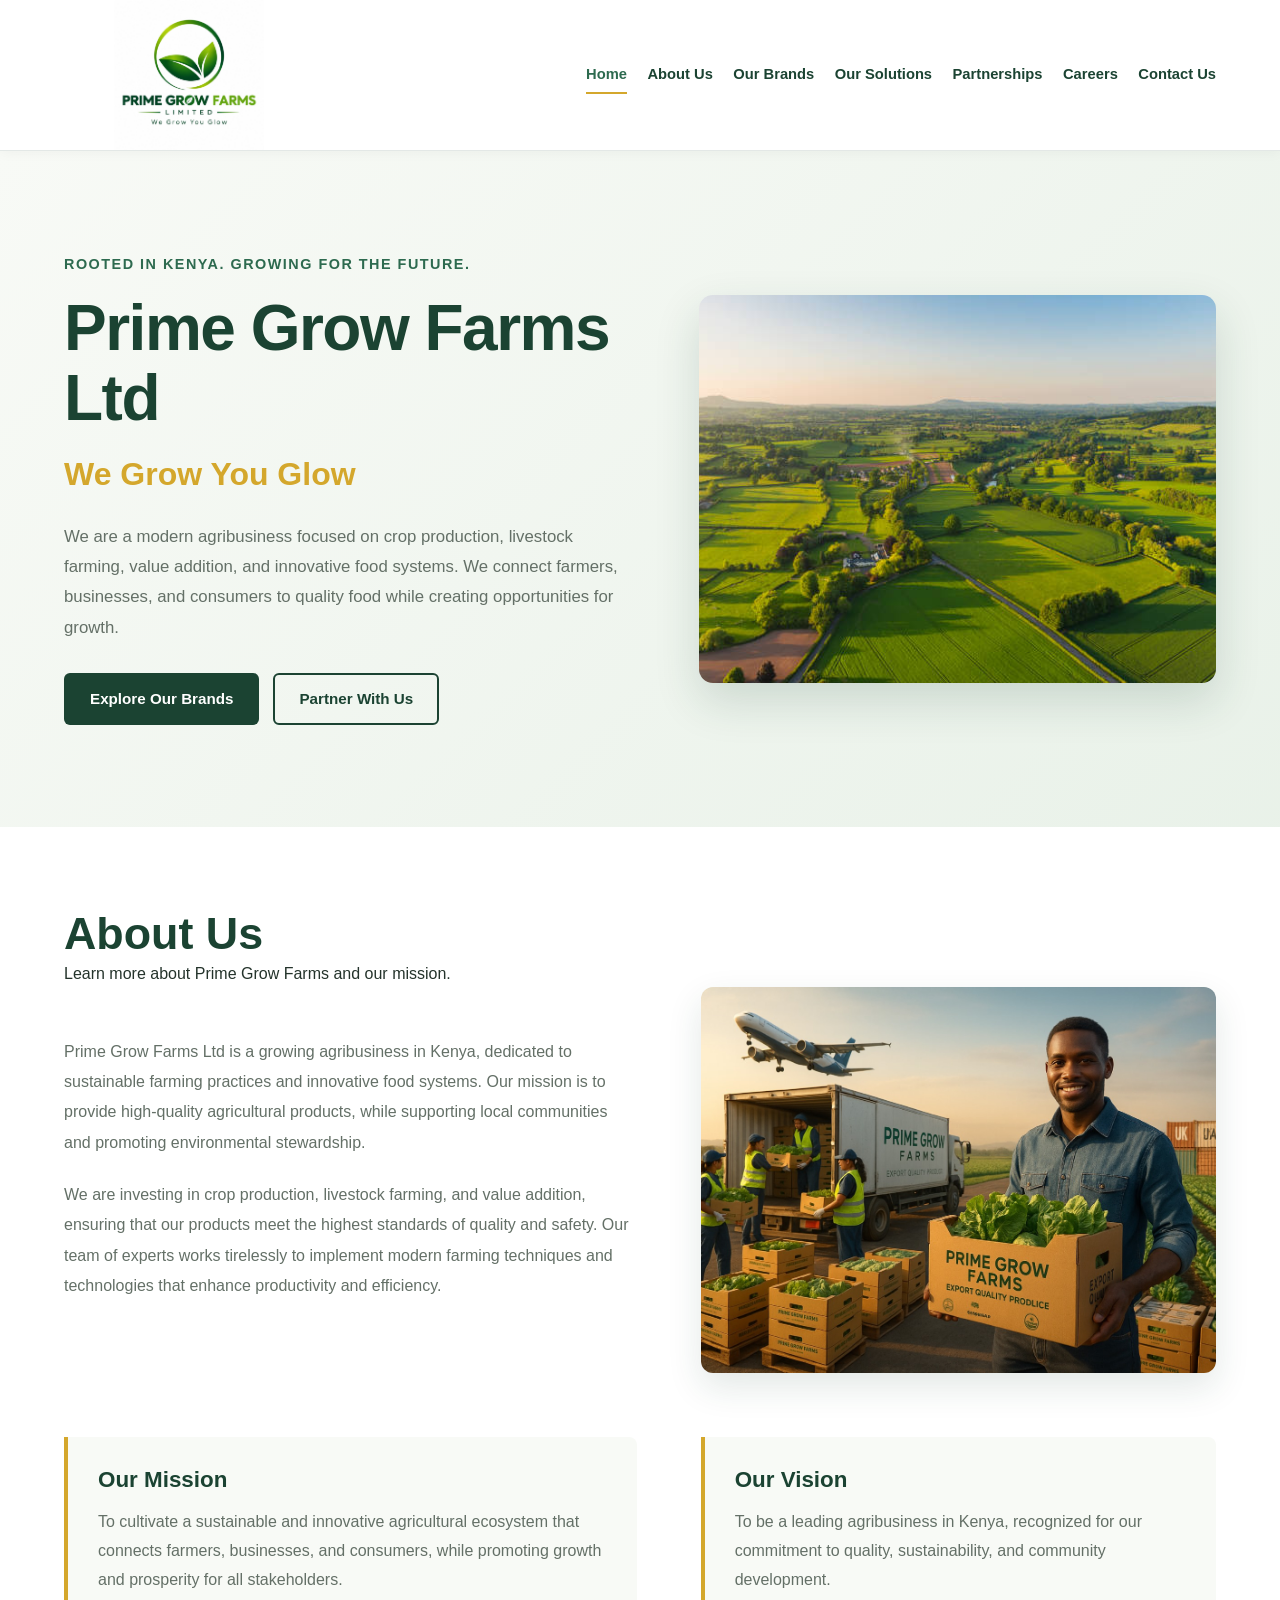
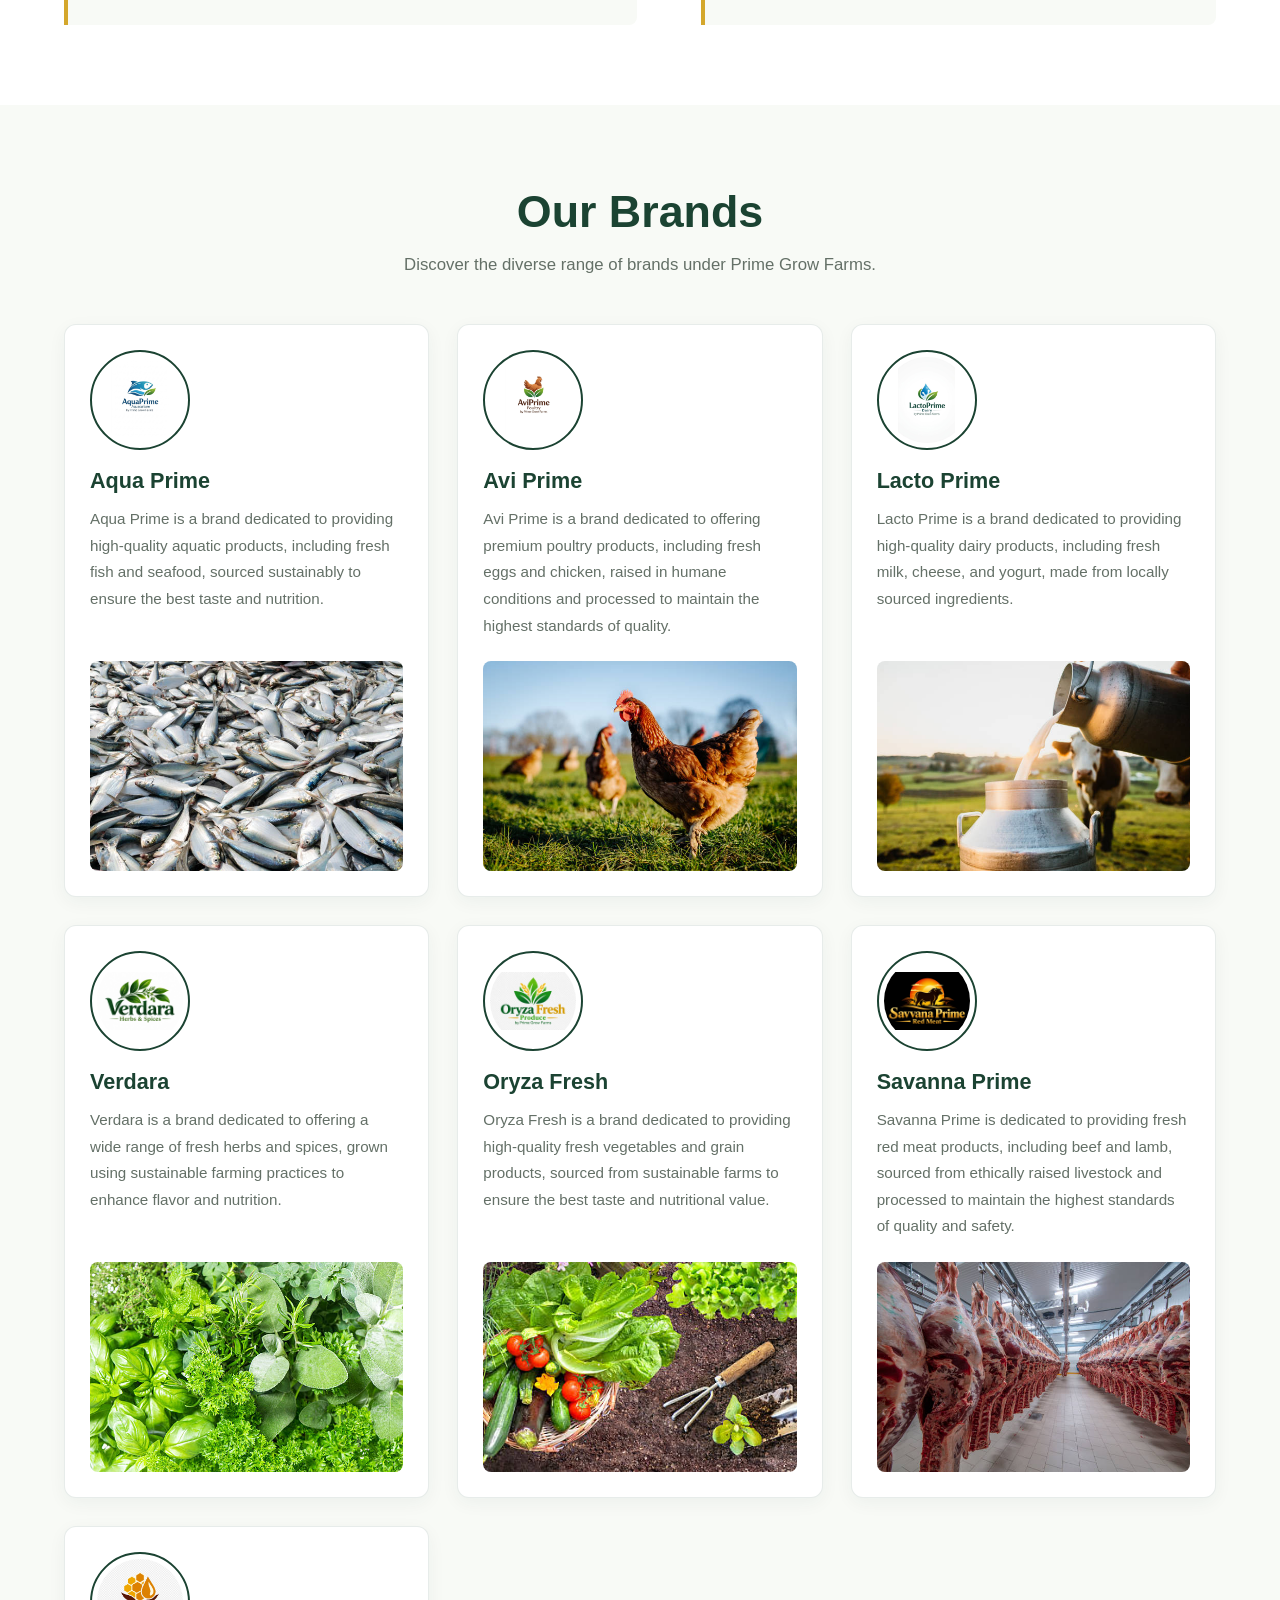
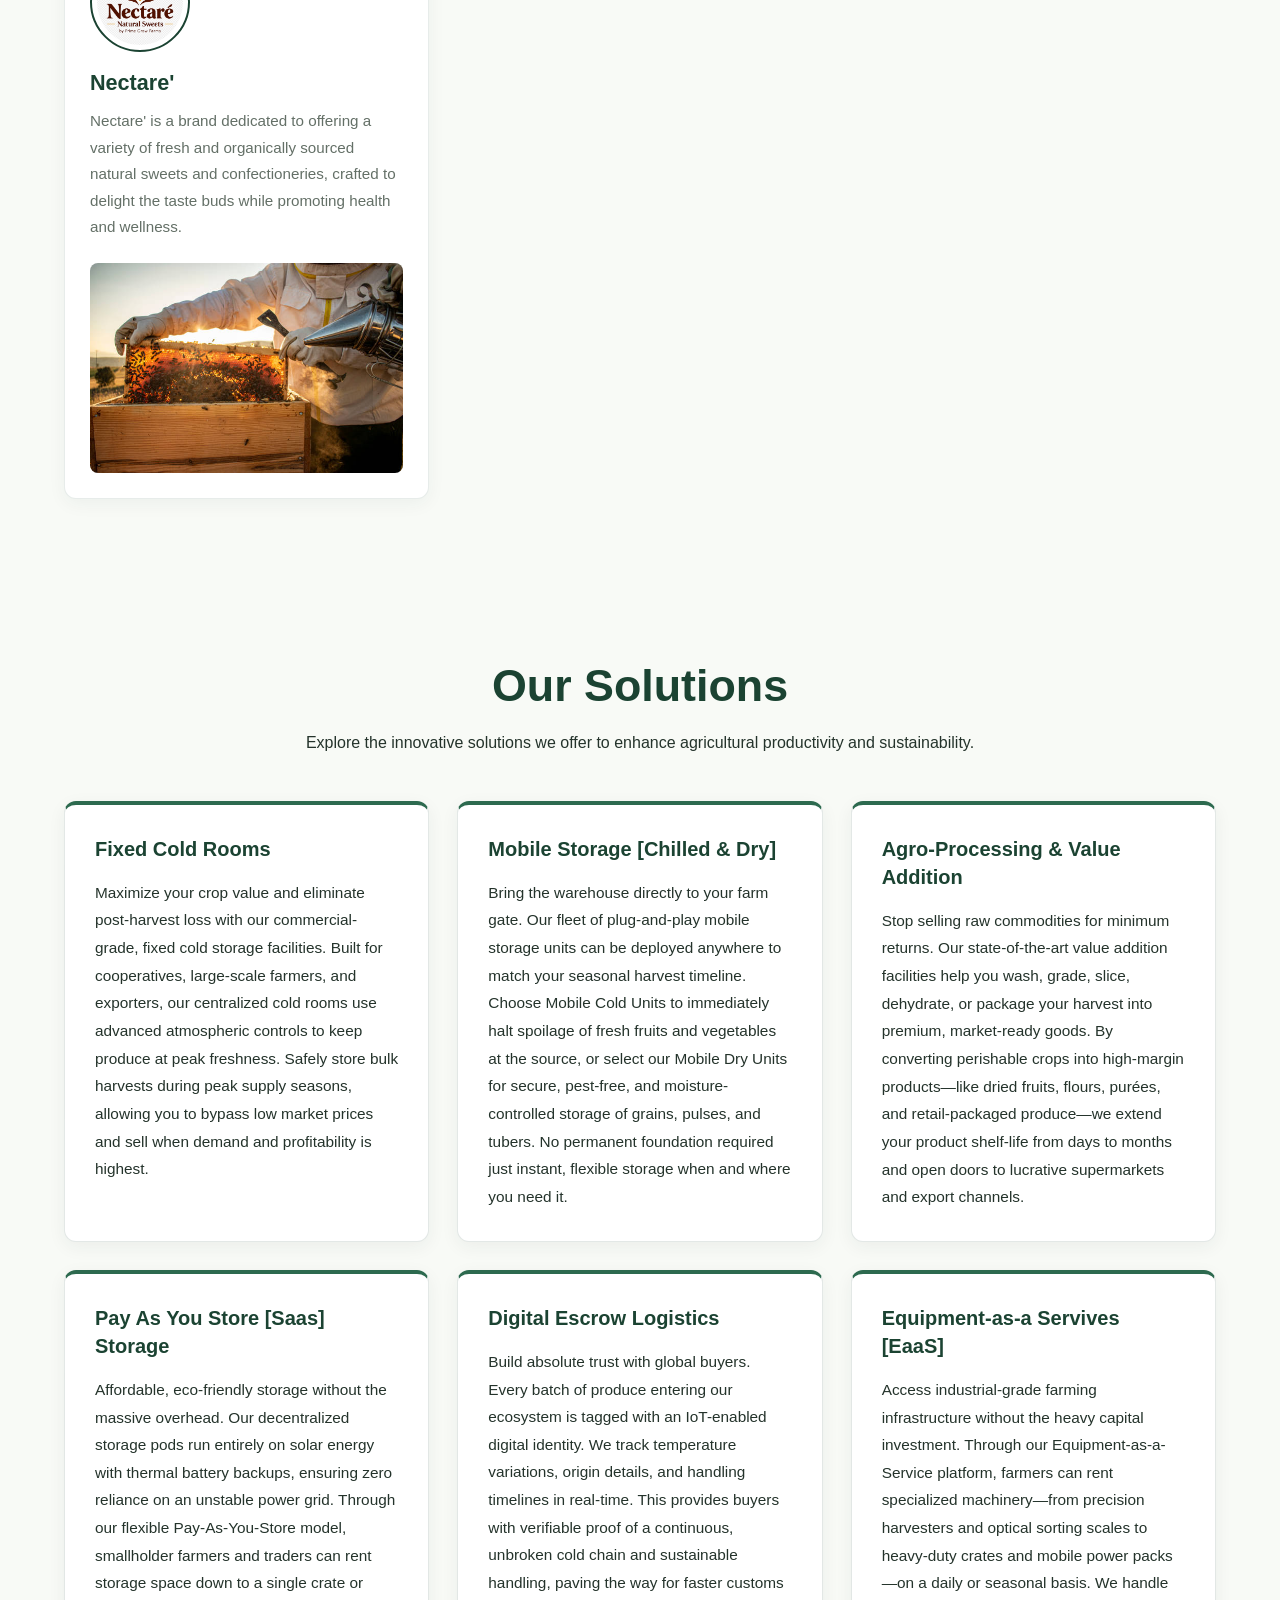
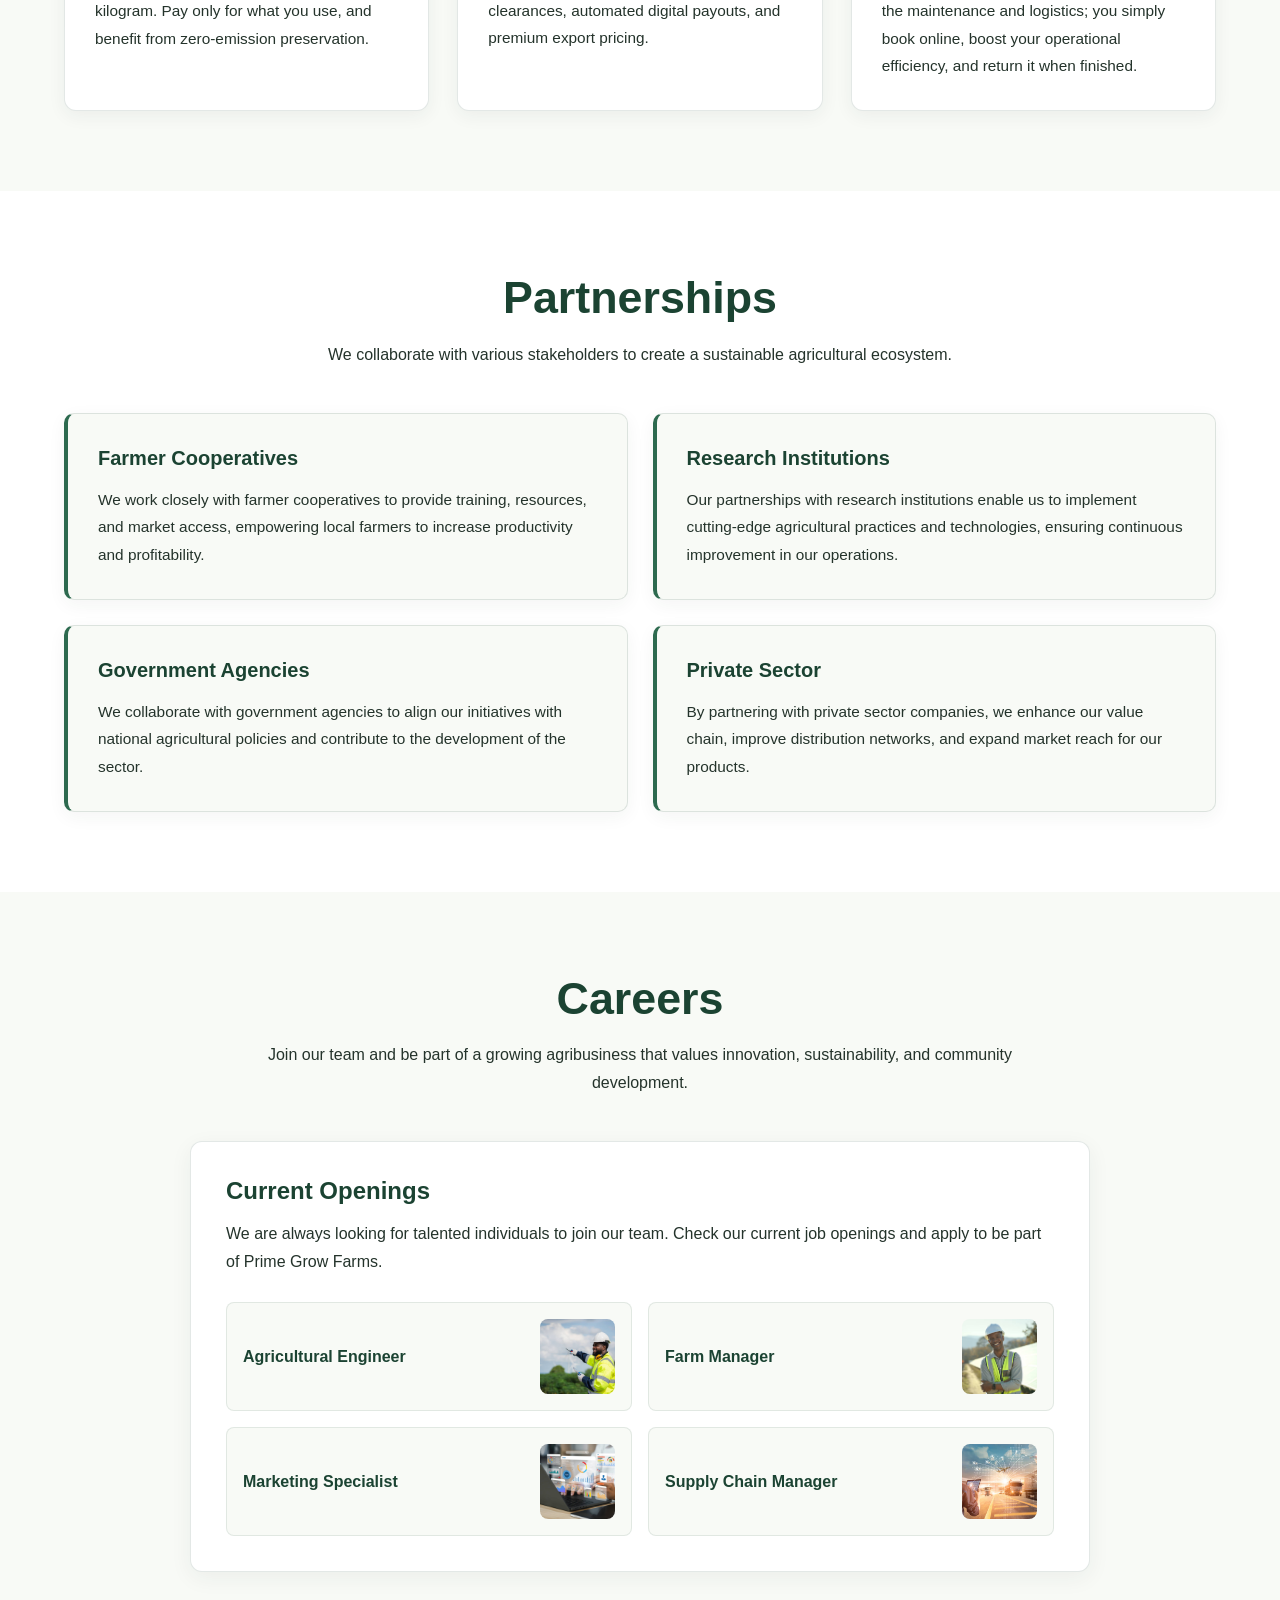
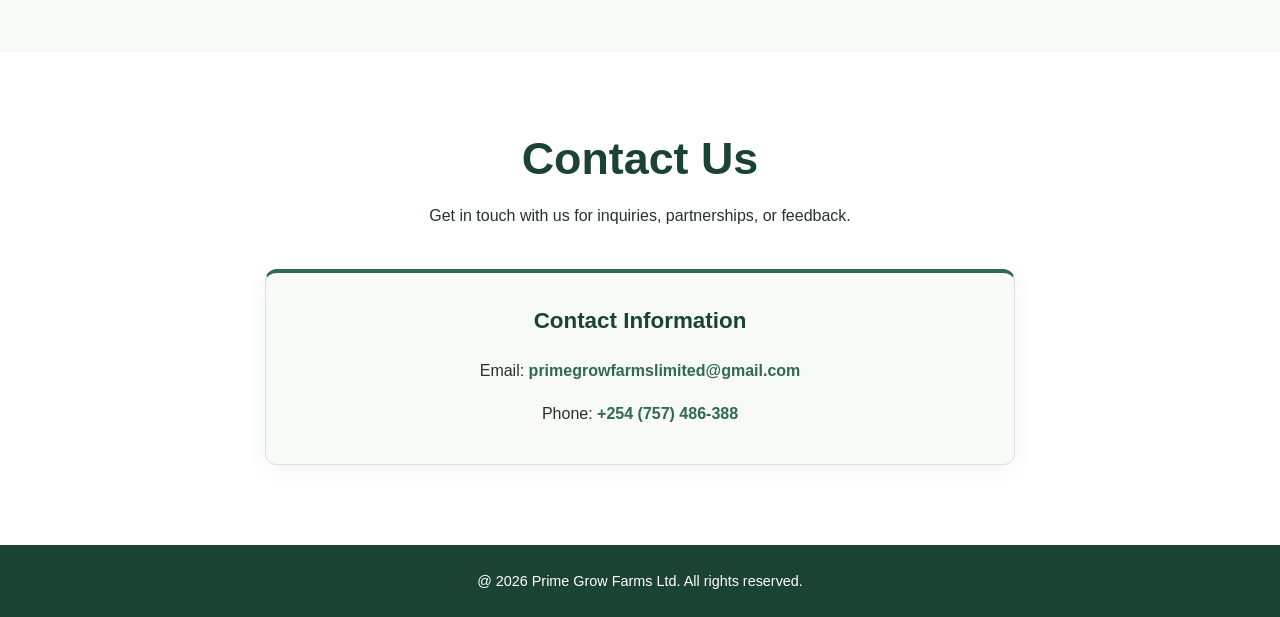
==== index.html @ 52682369 "changed file name" ====
<!DOCTYPE html>
<html lang="en">
<head>
    <meta charset="UTF-8">
    <meta name="viewport" content="width=device-width, initial-scale=1.0">
    <title>Prime Grow Farms</title>
    <link rel="stylesheet" href="primegrow.css">   
</head>
<body>

<header class="site-header">
    <div class="container header-container">

        <a class="brand-logo" href="#home" aria-label="Prime Grow Farms home">
            <img
                src="./images/PG Logo 2.jpeg"
                alt="Prime Grow Farms Ltd"
                width="160"
            >
        </a>

        <nav class="primary-navigation" aria-label="Main navigation">
            <ul>
                <li><a href="#home" aria-current="page">Home</a></li>
                <li><a href="#about">About Us</a></li>
                <li><a href="#brands">Our Brands</a></li>
                <li><a href="#solutions">Our Solutions</a></li>
                <li><a href="#partnerships">Partnerships</a></li>
                <li><a href="#careers">Careers</a></li>
                <li><a href="#contact">Contact Us</a></li>
            </ul>
        </nav>

    </div>
</header>

<main id="main-content">

    <section id="home" class="hero-section">
        <div class="container hero-container">

            <div class="hero-content">
                <p class="hero-eyebrow">
                    Rooted in Kenya. Growing for the Future.
                </p>

                <h1>Prime Grow Farms Ltd</h1>

                <p class="hero-tagline">We Grow You Glow</p>

                <p class="hero-description">
                    We are a modern agribusiness focused on crop production,
                    livestock farming, value addition, and innovative food
                    systems. We connect farmers, businesses, and consumers
                    to quality food while creating opportunities for growth.
                </p>

                <div class="hero-actions">
                    <a class="btn btn-primary" href="#brands">
                        Explore Our Brands
                    </a>

                    <a class="btn btn-secondary" href="#partnerships">
                        Partner With Us
                    </a>
                </div>
            </div>

            <div class="hero-image">
                <img
                    src="./images/Farm Overview.jpg"
                    alt="Overview of agricultural operations at Prime Grow Farms"
                    width="600"
                    fetchpriority="high">
            </div>

        </div>
    </section>

    <section id="about" class="about-section">
        <div class="container">
            <h2>About Us</h2>
            <p>Learn more about Prime Grow Farms and our mission.</p>
        </div>
        <div class="container about-content">
            <div class="about-text">
                <p>
                    Prime Grow Farms Ltd is a growing agribusiness in Kenya,
                    dedicated to sustainable farming practices and innovative food systems. 
                    Our mission is to provide high-quality agricultural products,
                    while supporting local communities and promoting environmental stewardship.
                </p>
                <p>
                    We are investing in crop production, livestock farming, and value addition, 
                    ensuring that our products meet the highest standards of quality and safety.
                    Our team of experts works tirelessly to implement modern farming techniques 
                    and technologies that enhance productivity and efficiency.
                </p>
            </div>
            <div class="about-image">
                <img
                    src="./images/Export Team.jpeg"
                    alt="Team members working on the farm"
                    width="400"
                    fetchpriority="high">
            </div>
            <div class="mission-content">
                <h3>Our Mission</h3>
                <p>
                    To cultivate a sustainable and innovative agricultural ecosystem that 
                    connects farmers, businesses, and consumers, while promoting growth and 
                    prosperity for all stakeholders.
                </p>
            </div>
            <div class="vision-content">
                <h3>Our Vision</h3>
                <p>
                    To be a leading agribusiness in Kenya, recognized for our commitment 
                    to quality, sustainability, and community development.
                </p>
            </div>
        </div>
    </section>

    
<section id="brands" class="brands-section">
    <div class="container">

        <div class="brands-heading">
            <h2>Our Brands</h2>
            <p>Discover the diverse range of brands under Prime Grow Farms.</p>
        </div>

        <div class="brands-content">

            <article class="brand-card brand-card--aqua">
                <img class="brand-logo-image"
                     src="./images/Aqua Prime.jpeg"
                     alt="Aqua Prime logo"
                     width="100"
                     loading="lazy">

                <h3>Aqua Prime</h3>
                <p>
                    Aqua Prime is a brand dedicated to providing high-quality aquatic products,
                    including fresh fish and seafood, sourced sustainably to ensure the
                    best taste and nutrition.
                </p>

                <img class="brand-product-image"
                     src="./images/Fish 1.jpg"
                     alt="Fresh fish products"
                     width="400"
                     loading="lazy">
            </article>

            <article class="brand-card brand-card--avi">
                <img class="brand-logo-image"
                     src="./images/Avi Prime.jpeg"
                     alt="Avi Prime logo"
                     width="100"
                     loading="lazy">

                <h3>Avi Prime</h3>
                <p>
                    Avi Prime is a brand dedicated to offering premium poultry products,
                    including fresh eggs and chicken, raised in humane conditions and
                    processed to maintain the highest standards of quality.
                </p>

                <img class="brand-product-image"
                     src="./images/Chicken.jpg"
                     alt="Chicken and poultry products"
                     width="400"
                     loading="lazy">
            </article>

            <article class="brand-card brand-card--lacto">
                <img class="brand-logo-image"
                     src="./images/Lacto Prime.jpeg"
                     alt="Lacto Prime logo"
                     width="100"
                     loading="lazy">

                <h3>Lacto Prime</h3>
                <p>
                    Lacto Prime is a brand dedicated to providing high-quality dairy products,
                    including fresh milk, cheese, and yogurt, made from locally sourced ingredients.
                </p>

                <img class="brand-product-image"
                     src="./images/Dairy.jpg"
                     alt="Dairy products"
                     width="400"
                     loading="lazy">
            </article>

            <article class="brand-card brand-card--verdara">
                <img class="brand-logo-image"
                     src="./images/Verdara.jpeg"
                     alt="Verdara logo"
                     width="100"
                     loading="lazy">

                <h3>Verdara</h3>
                <p>
                    Verdara is a brand dedicated to offering a wide range of fresh herbs and
                    spices, grown using sustainable farming practices to enhance flavor and nutrition.
                </p>

                <img class="brand-product-image"
                     src="./images/Herbs.jpg"
                     alt="Fresh herbs and spices"
                     width="400"
                     loading="lazy">
            </article>

            <article class="brand-card brand-card--oryza">
                <img class="brand-logo-image"
                     src="./images/Oryza.jpeg"
                     alt="Oryza Fresh logo"
                     width="100"
                     loading="lazy">

                <h3>Oryza Fresh</h3>
                <p>
                    Oryza Fresh is a brand dedicated to providing high-quality fresh vegetables
                    and grain products, sourced from sustainable farms to ensure the best taste
                    and nutritional value.
                </p>

                <img class="brand-product-image"
                     src="./images/Fresh Produce.jpg"
                     alt="Fresh vegetables and produce"
                     width="400"
                     loading="lazy">
            </article>

            <article class="brand-card brand-card--savanna">
                <img class="brand-logo-image"
                     src="./images/Savanna.jpeg"
                     alt="Savanna Prime logo"
                     width="100"
                     loading="lazy">

                <h3>Savanna Prime</h3>
                <p>
                    Savanna Prime is dedicated to providing fresh red meat products,
                    including beef and lamb, sourced from ethically raised livestock and
                    processed to maintain the highest standards of quality and safety.
                </p>

                <img class="brand-product-image"
                     src="./images/Beef.jpg"
                     alt="Beef and red meat products"
                     width="400"
                     loading="lazy">
            </article>

            <article class="brand-card brand-card--nectare">
                <img class="brand-logo-image"
                     src="./images/Nectare.jpeg"
                     alt="Nectare logo"
                     width="100"
                     loading="lazy">

                <h3>Nectare'</h3>
                <p>
                    Nectare' is a brand dedicated to offering a variety of fresh and organically
                    sourced natural sweets and confectioneries, crafted to delight the taste buds
                    while promoting health and wellness.
                </p>

                <img class="brand-product-image"
                     src="./images/Honey.jpg"
                     alt="Honey and natural sweet products"
                     width="400"
                     loading="lazy">
            </article>

        </div>
    </div>
</section>

    <section id="solutions" class="solutions-section">
        <div class="container">
            <h2>Our Solutions</h2>
            <p>Explore the innovative solutions we offer to enhance agricultural 
                productivity and sustainability.
            </p>
        </div>
        <div class="container solutions-content">
            <div class="solution">
                <h3>Fixed Cold Rooms</h3>
                <p> Maximize your crop value and eliminate post-harvest loss with our commercial-grade,
                    fixed cold storage facilities. Built for cooperatives, large-scale farmers, and 
                    exporters, our centralized cold rooms use advanced atmospheric controls to keep 
                    produce at peak freshness. Safely store bulk harvests during peak supply seasons, 
                    allowing you to bypass low market prices and sell when demand and profitability is 
                    highest.
                </p>
            </div>
            <div class="solution">
                <h3>Mobile Storage [Chilled & Dry]</h3>
                <p>Bring the warehouse directly to your farm gate. Our fleet of plug-and-play mobile 
                   storage units can be deployed anywhere to match your seasonal harvest timeline.
                   Choose Mobile Cold Units to immediately halt spoilage of fresh fruits and vegetables
                   at the source, or select our Mobile Dry Units for secure, pest-free, and 
                   moisture-controlled storage of grains, pulses, and tubers. No permanent 
                   foundation required just instant, flexible storage when and where you need it.
                </p>
            </div>
            <div class="solution">
                <h3>Agro-Processing & Value Addition</h3>
                <p>Stop selling raw commodities for minimum returns. Our state-of-the-art value 
                 addition facilities help you wash, grade, slice, dehydrate, or package your harvest 
                 into premium, market-ready goods. By converting perishable crops into high-margin 
                 products—like dried fruits, flours, purées, and retail-packaged produce—we extend 
                 your product shelf-life from days to months and open doors to lucrative supermarkets
                  and export channels.
                </p>
            </div>
            <div class="solution">
                <h3>Pay As You Store [Saas] Storage</h3>
                <p> Affordable, eco-friendly storage without the massive overhead. Our decentralized
                    storage pods run entirely on solar energy with thermal battery backups, ensuring 
                    zero reliance on an unstable power grid. Through our flexible Pay-As-You-Store 
                    model, smallholder farmers and traders can rent storage space down to a single 
                    crate or kilogram. Pay only for what you use, and benefit from zero-emission 
                    preservation.
                </p>
            </div>
            <div class="solution">
                <h3>Digital Escrow Logistics</h3>
                <p>Build absolute trust with global buyers. Every batch of produce entering our 
                 ecosystem is tagged with an IoT-enabled digital identity. We track temperature 
                 variations, origin details, and handling timelines in real-time. This provides 
                 buyers with verifiable proof of a continuous, unbroken cold chain and sustainable 
                 handling, paving the way for faster customs clearances, automated digital payouts, 
                 and premium export pricing.
                </p>
            </div>
            <div class="solution">
                <h3>Equipment-as-a Servives [EaaS] </h3>
                <p>Access industrial-grade farming infrastructure without the heavy capital investment.
                 Through our Equipment-as-a-Service platform, farmers can rent specialized 
                 machinery—from precision harvesters and optical sorting scales to heavy-duty crates
                 and mobile power packs—on a daily or seasonal basis. We handle the maintenance and 
                 logistics; you simply book online, boost your operational efficiency, and return it 
                 when finished.
                </p>
           </div>
        </div>
    </section>
    <section id="partnerships" class="partnerships-section">
        <div class="container">
            <h2>Partnerships</h2>
            <p>We collaborate with various stakeholders to create a sustainable 
                agricultural ecosystem.
            </p>
        </div>
        <div class="container partnerships-content">
            <div class="partnership">
                <h3>Farmer Cooperatives</h3>
                <p>We work closely with farmer cooperatives to provide training, resources, 
                  and market access, empowering local farmers to increase productivity and 
                  profitability.
                </p>
            </div>
            <div class="partnership">
                <h3>Research Institutions</h3>
                <p>Our partnerships with research institutions enable us to implement cutting-edge 
                    agricultural practices and technologies, ensuring continuous improvement in our 
                    operations.
                </p>
            </div>
            <div class="partnership">
                <h3>Government Agencies</h3>
                <p>We collaborate with government agencies to align our initiatives with national 
                    agricultural policies and contribute to the development of the sector.
                </p>
            </div>
            <div class="partnership">
                <h3>Private Sector</h3>
                <p>By partnering with private sector companies, we enhance our value chain, improve 
                    distribution networks, and expand market reach for our products.
                </p>
            </div>
        </div>
    </section>
    <section id="careers" class="careers-section">
        <div class="container">
            <h2>Careers</h2>
            <p>Join our team and be part of a growing agribusiness that values innovation, 
                sustainability, and community development.
            </p>
        </div>
        <div class="container careers-content">
            <div class="career-opportunity">
                <h3>Current Openings</h3>
                <p>We are always looking for talented individuals to join our team. 
                    Check our current job openings and apply to be part of Prime Grow Farms.
                </p>
                <ul>
                    <li>
                        <a href="#job1">Agricultural Engineer</a>
                        <img src="./images/Agric Engineer.jpg" alt="Agric Engineer" width="100">
                    </li>
                    <li><a href="#job2">Farm Manager</a>
                        <img src="./images/Farm Manager.jpg" alt="Farm Manager" width="100">
                    </li>
                    <li><a href="#job3">Marketing Specialist</a>
                        <img src="./images/Marketing Spec.jpg" alt="Marketing Spec" width="100">
                    </li>
                    <li><a href="#job4">Supply Chain Manager</a>
                        <img src="./images/Supply Manager.jpg" alt="Supply Manager" width="100">
                    </li>
                </ul>
            </div>
        </div>
    </section>
    <section id="contact" class="contact-section">
        <div class="container">
            <h2>Contact Us</h2>
            <p>Get in touch with us for inquiries, partnerships, or feedback.</p>
        </div>
        <div class="container contacts-content">
            <div class="contact-info">
                <h3>Contact Information</h3>
                <p>Email: <a href="mailto:primegrowfarmslimited@gmail.com">primegrowfarmslimited@gmail.com</a></p>
                <p>Phone: <a href="tel:254757486388">+254 (757) 486-388</a></p>
            </div>
        </div>
    </section>
    <footer class="site-footer">
        <div class="container footer-container">
            <p> @ 2026 Prime Grow Farms Ltd. All rights reserved.</p>
        </div>
    </footer>
</main>
                

    <script src="primegrow.js"></script>
</body>
</html>
---- primegrow.css ----
/* 1. Reset and box sizing */
*,
*::before,
*::after {
    box-sizing: border-box;
    margin: 0;
    padding: 0;
}

/* 2. Brand colors and reusable values */
:root {
    --color-primary: #1B4332;
    --color-secondary: #2D6A4F;
    --color-accent: #D4A72C;

    --color-background: #F8FAF6;
    --color-white: #FFFFFF;
    --color-text: #24332B;
    --color-muted: #647067;

    --font-body: Arial, Helvetica, sans-serif;

    --container-width: 1200px;
    --section-spacing: 80px;
}

/* 3. Base document styles */
html {
    scroll-behavior: smooth;
    scroll-padding-top: 90px;
}

body {
    font-family: var(--font-body);
    font-size: 16px;
    line-height: 1.6;
    color: var(--color-text);
    background-color: var(--color-background);
}

/* 4. Images and links */
img {
    display: block;
    max-width: 100%;
    height: auto;
}

a {
    color: inherit;
    text-decoration: none;
}

/* 5. Form controls inherit the site font */
button,
input,
textarea,
select {
    font: inherit;
}

/* 6. Reusable content container */
.container {
    width: min(90%, var(--container-width));
    margin-inline: auto;
}

/* 7. Consistent section spacing */
section {
    padding-block: var(--section-spacing);
}

/* 8. Basic heading styles */
h1,
h2,
h3,
h4 {
    line-height: 1.2;
    color: var(--color-primary);
}

h1 {
    font-size: clamp(2.2rem, 5vw, 4rem);
}

h2 {
    font-size: clamp(1.8rem, 3.5vw, 2.8rem);
}

h3 {
    font-size: 1.4rem;
}

/* 9. Paragraph spacing */
p {
    margin-bottom: 1rem;
}

p:last-child {
    margin-bottom: 0;
}

/* 10. Keyboard accessibility */
a:focus-visible,
button:focus-visible,
input:focus-visible,
textarea:focus-visible,
select:focus-visible {
    outline: 3px solid var(--color-accent);
    outline-offset: 3px;
}


/*HEADER AND NAVIGATION */


.site-header {
    position: sticky;
    top: 0;
    z-index: 1000;
    width: 100%;
    background-color: var(--color-white);
    border-bottom: 1px solid rgba(27, 67, 50, 0.12);
    box-shadow: 0 2px 12px rgba(0, 0, 0, 0.04);
}

.header-container {
    display: flex;
    align-items: center;
    justify-content: space-between;
    gap: 30px;
    min-height: 90px;
}

/* Company logo */
.brand-logo {
    display: inline-flex;
    align-items: center;
    flex-shrink: 0;
}

.brand-logo img {
    display: block;
    width: 250px;
    max-height: 150px;
    object-fit: contain;
}

/* Navigation layout */
.primary-navigation ul {
    display: flex;
    align-items: center;
    justify-content: flex-end;
    gap: clamp(12px, 1.6vw, 24px);
    list-style: none;
}

.primary-navigation a {
    position: relative;
    display: inline-block;
    padding: 10px 0;
    color: var(--color-primary);
    font-size: 0.92rem;
    font-weight: 600;
    white-space: nowrap;
    transition: color 0.25s ease;
}

/* Animated underline */
.primary-navigation a::after {
    content: "";
    position: absolute;
    right: 0;
    bottom: 3px;
    left: 0;
    height: 2px;
    background-color: var(--color-accent);
    transform: scaleX(0);
    transform-origin: left;
    transition: transform 0.25s ease;
}

.primary-navigation a:hover,
.primary-navigation a:focus-visible {
    color: var(--color-secondary);
}

.primary-navigation a:hover::after,
.primary-navigation a:focus-visible::after,
.primary-navigation a[aria-current="page"]::after {
    transform: scaleX(1);
}

.primary-navigation a[aria-current="page"] {
    color: var(--color-secondary);
}

/* Tablet and smaller screens */
@media (max-width: 1000px) {
    .header-container {
        gap: 20px;
    }

    .brand-logo img {
        width: 120px;
    }

    .primary-navigation ul {
        gap: 12px;
    }

    .primary-navigation a {
        font-size: 0.82rem;
    }
}

/* Mobile navigation: allow horizontal scrolling for now */
@media (max-width: 760px) {
    .header-container {
        flex-direction: column;
        align-items: flex-start;
        gap: 8px;
        padding-block: 12px;
    }

    .brand-logo img {
        width: 130px;
    }

    .primary-navigation {
        width: 100%;
        overflow-x: auto;
        scrollbar-width: thin;
    }

    .primary-navigation ul {
        width: max-content;
        justify-content: flex-start;
        gap: 20px;
        padding-bottom: 5px;
    }

    .primary-navigation a {
        font-size: 0.88rem;
    }
}

/* Respect reduced-motion preferences */
@media (prefers-reduced-motion: reduce) {
    .primary-navigation a,
    .primary-navigation a::after {
        transition: none;
    }
}


/*HERO SECTION */


.hero-section {
    position: relative;
    overflow: hidden;
    padding-block: clamp(60px, 8vw, 110px);
    background:
        linear-gradient(
            135deg,
            rgba(248, 250, 246, 1) 0%,
            rgba(232, 241, 232, 0.95) 100%
        );
}

.hero-container {
    display: grid;
    grid-template-columns: 1.05fr 0.95fr;
    align-items: center;
    gap: clamp(35px, 5vw, 70px);
}

/* Hero text */
.hero-content {
    max-width: 620px;
}

.hero-eyebrow {
    margin-bottom: 18px;
    color: var(--color-secondary);
    font-size: 0.9rem;
    font-weight: 700;
    letter-spacing: 1.5px;
    text-transform: uppercase;
}

.hero-content h1 {
    margin-bottom: 16px;
    font-size: clamp(2.5rem, 5vw, 4.5rem);
    font-weight: 800;
    letter-spacing: -1.5px;
    line-height: 1.08;
}

.hero-tagline {
    margin-bottom: 22px;
    color: var(--color-accent);
    font-size: clamp(1.5rem, 2.5vw, 2rem);
    font-weight: 700;
}

.hero-description {
    max-width: 560px;
    margin-bottom: 30px;
    color: var(--color-muted);
    font-size: 1.05rem;
    line-height: 1.8;
}

/* Call-to-action buttons */
.hero-actions {
    display: flex;
    flex-wrap: wrap;
    align-items: center;
    gap: 14px;
}

.btn {
    display: inline-flex;
    align-items: center;
    justify-content: center;
    min-height: 48px;
    padding: 12px 24px;
    border: 2px solid transparent;
    border-radius: 6px;
    font-size: 0.95rem;
    font-weight: 700;
    text-align: center;
    transition:
        background-color 0.25s ease,
        color 0.25s ease,
        border-color 0.25s ease,
        transform 0.25s ease;
}

.btn:hover {
    transform: translateY(-2px);
}

.btn-primary {
    background-color: var(--color-primary);
    color: var(--color-white);
}

.btn-primary:hover {
    background-color: var(--color-secondary);
}

.btn-secondary {
    border-color: var(--color-primary);
    background-color: transparent;
    color: var(--color-primary);
}

.btn-secondary:hover {
    background-color: var(--color-primary);
    color: var(--color-white);
}

/* Hero image */
.hero-image {
    width: 100%;
    min-width: 0;
}

.hero-image img {
    width: 100%;
    aspect-ratio: 4 / 3;
    object-fit: cover;
    border-radius: 14px;
    box-shadow: 0 18px 45px rgba(27, 67, 50, 0.16);
}

/* Tablet layout */
@media (max-width: 900px) {
    .hero-container {
        grid-template-columns: 1fr 1fr;
        gap: 30px;
    }

    .hero-content h1 {
        letter-spacing: -0.8px;
    }

    .hero-description {
        font-size: 1rem;
    }
}

/* Mobile layout */
@media (max-width: 700px) {
    .hero-section {
        padding-block: 55px;
    }

    .hero-container {
        grid-template-columns: 1fr;
        gap: 35px;
    }

    .hero-content {
        max-width: none;
    }

    .hero-content h1 {
        font-size: clamp(2.4rem, 10vw, 3.5rem);
    }

    .hero-image img {
        aspect-ratio: 4 / 3;
    }

    .hero-actions {
        align-items: stretch;
    }

    .hero-actions .btn {
        flex: 1 1 200px;
    }
}

/* Respect reduced-motion preferences */
@media (prefers-reduced-motion: reduce) {
    .btn {
        transition: none;
    }

    .btn:hover {
        transform: none;
    }
}


/*ABOUT US SECTION*/

.about-section {
    background-color: var(--color-white);
}

.about-heading {
    margin-bottom: 45px;
    text-align: center;
}

.about-heading h2 {
    margin-bottom: 14px;
}

.about-heading > p {
    max-width: 650px;
    margin-inline: auto;
    color: var(--color-muted);
    font-size: 1.05rem;
}

/* Main text and image layout */
.about-content {
    display: grid;
    grid-template-columns: 1fr 0.9fr;
    align-items: center;
    gap: clamp(35px, 5vw, 65px);
}

.about-text p {
    margin-bottom: 22px;
    color: var(--color-muted);
    line-height: 1.9;
}

.about-image {
    min-width: 0;
}

.about-image img {
    width: 100%;
    aspect-ratio: 4 / 3;
    object-fit: cover;
    border-radius: 12px;
    box-shadow: 0 14px 35px rgba(27, 67, 50, 0.12);
}

/* Mission and vision cards */
.about-highlights {
    display: grid;
    grid-template-columns: repeat(2, minmax(0, 1fr));
    gap: 25px;
    margin-top: 55px;
}

.mission-content,
.vision-content {
    padding: 30px;
    border-left: 4px solid var(--color-accent);
    border-radius: 0 8px 8px 0;
    background-color: var(--color-background);
}

.mission-content h3,
.vision-content h3 {
    margin-bottom: 14px;
    color: var(--color-primary);
}

.mission-content p,
.vision-content p {
    color: var(--color-muted);
    line-height: 1.8;
}

/* Tablet and mobile */
@media (max-width: 760px) {
    .about-heading {
        margin-bottom: 30px;
    }

    .about-content {
        grid-template-columns: 1fr;
        gap: 25px;
    }

    .about-highlights {
        grid-template-columns: 1fr;
        gap: 18px;
        margin-top: 35px;
    }

    .mission-content,
    .vision-content {
        padding: 24px;
    }
}


/* OUR BRANDS SECTION */

.brands-section {
    background-color: var(--color-background);
}

.brands-heading {
    max-width: 700px;
    margin: 0 auto 45px;
    text-align: center;
}

.brands-heading h2 {
    margin-bottom: 14px;
}

.brands-heading p {
    color: var(--color-muted);
    font-size: 1.05rem;
}

/* Responsive card grid */
.brands-content {
    display: grid;
    grid-template-columns: repeat(3, minmax(0, 1fr));
    align-items: stretch;
    gap: 28px;
}

/* Individual brand card */
.brand-card {
    display: flex;
    flex-direction: column;
    min-width: 0;
    padding: 25px;
    overflow: hidden;
    border: 1px solid rgba(27, 67, 50, 0.1);
    border-radius: 12px;
    background-color: var(--color-white);
    box-shadow: 0 5px 18px rgba(27, 67, 50, 0.05);
    transition:
        transform 0.25s ease,
        box-shadow 0.25s ease;
}

.brand-card:hover {
    transform: translateY(-5px);
    box-shadow: 0 14px 30px rgba(27, 67, 50, 0.12);
}

/* Circular brand logos */
.brand-logo-image {
    width: 100px;
    height: 100px;
    margin-bottom: 18px;
    object-fit: contain;
    object-position: center;
    border-radius: 50%;
    border: 2px solid var(--color-primary);
    padding: 5px;
    background-color: var(--color-white);
}

/* Brand name */
.brand-card h3 {
    margin-bottom: 12px;
    font-size: 1.35rem;
}

/* Brand description */
.brand-card p {
    margin-bottom: 22px;
    color: var(--color-muted);
    font-size: 0.95rem;
    line-height: 1.75;
}

/* Product image */
.brand-product-image {
    width: 100%;
    height: 210px;
    margin-top: auto;
    object-fit: cover;
    border-radius: 8px;
}

/* Tablet */
@media (max-width: 950px) {
    .brands-content {
        grid-template-columns: repeat(2, minmax(0, 1fr));
        gap: 22px;
    }
}

/* Mobile */
@media (max-width: 600px) {
    .brands-heading {
        margin-bottom: 30px;
    }

    .brands-content {
        grid-template-columns: 1fr;
        gap: 20px;
    }

    .brand-card {
        padding: 22px;
    }

    .brand-product-image {
        height: 230px;
    }
}

/* Respect reduced-motion preferences */
@media (prefers-reduced-motion: reduce) {
    .brand-card {
        transition: none;
    }

    .brand-card:hover {
        transform: none;
    }
}


/*OUR SOLUTIONS SECTION */

.solutions-section {
    background-color: var(--color-background);
    padding: 80px 0;
}

.solutions-section > .container:first-child {
    text-align: center;
    max-width: 800px;
    margin: 0 auto 45px;
}

.solutions-section h2 {
    color: var(--color-primary);
    margin-bottom: 16px;
}

.solutions-section > .container:first-child p {
    color: var(--color-text);
    line-height: 1.7;
}

/* Solutions Grid */

.solutions-content {
    display: grid;
    grid-template-columns: repeat(3, minmax(0, 1fr));
    gap: 28px;
}

/* Individual Solution Cards */

.solution {
    background-color: #FFFFFF;
    padding: 30px;
    border-radius: 12px;
    border: 1px solid rgba(27, 67, 50, 0.12);
    border-top: 4px solid var(--color-secondary);
    box-shadow: 0 5px 18px rgba(36, 51, 43, 0.06);
    transition: transform 0.3s ease, box-shadow 0.3s ease;
}

.solution h3 {
    color: var(--color-primary);
    font-size: 1.25rem;
    line-height: 1.4;
    margin-bottom: 16px;
}

.solution p {
    color: var(--color-text);
    font-size: 0.96rem;
    line-height: 1.8;
    margin: 0;
}

/* Hover Effect */

.solution:hover {
    transform: translateY(-6px);
    box-shadow: 0 12px 28px rgba(36, 51, 43, 0.12);
    border-top-color: var(--color-gold);
}

/* Tablet Layout */

@media (max-width: 992px) {
    .solutions-content {
        grid-template-columns: repeat(2, minmax(0, 1fr));
        gap: 22px;
    }

    .solution {
        padding: 26px;
    }
}

/* Mobile Layout */

@media (max-width: 600px) {
    .solutions-section {
        padding: 55px 0;
    }

    .solutions-section > .container:first-child {
        margin-bottom: 30px;
        padding: 0 20px;
    }

    .solutions-content {
        grid-template-columns: 1fr;
        gap: 20px;
    }

    .solution {
        padding: 24px;
    }

    .solution h3 {
        font-size: 1.15rem;
    }

    .solution p {
        font-size: 0.94rem;
        line-height: 1.75;
    }
}


/* =========================
   PARTNERSHIPS SECTION
========================= */

.partnerships-section {
    background-color: #FFFFFF;
    padding: 80px 0;
}

/* Section Heading */

.partnerships-section > .container:first-child {
    max-width: 800px;
    margin: 0 auto 45px;
    text-align: center;
}

.partnerships-section h2 {
    color: var(--color-primary);
    margin-bottom: 16px;
}

.partnerships-section > .container:first-child p {
    color: var(--color-text);
    line-height: 1.7;
}

/* Partnerships Grid */

.partnerships-content {
    display: grid;
    grid-template-columns: repeat(2, minmax(0, 1fr));
    gap: 25px;
}

/* Individual Partnership Cards */

.partnership {
    padding: 30px;
    background-color: var(--color-background);
    border: 1px solid rgba(27, 67, 50, 0.12);
    border-left: 4px solid var(--color-secondary);
    border-radius: 10px;
    box-shadow: 0 5px 18px rgba(36, 51, 43, 0.05);
    transition: transform 0.3s ease,
                box-shadow 0.3s ease,
                border-color 0.3s ease;
}

.partnership h3 {
    color: var(--color-primary);
    font-size: 1.25rem;
    line-height: 1.4;
    margin-bottom: 14px;
}

.partnership p {
    color: var(--color-text);
    font-size: 0.96rem;
    line-height: 1.8;
    margin: 0;
}

/* Hover Effect */

.partnership:hover {
    transform: translateY(-5px);
    border-left-color: var(--color-gold);
    box-shadow: 0 10px 25px rgba(36, 51, 43, 0.1);
}

/* Tablet and Mobile */

@media (max-width: 768px) {
    .partnerships-section {
        padding: 60px 0;
    }

    .partnerships-section > .container:first-child {
        margin-bottom: 30px;
        padding: 0 20px;
    }

    .partnerships-content {
        grid-template-columns: 1fr;
        gap: 20px;
    }

    .partnership {
        padding: 25px;
    }
}

@media (prefers-reduced-motion: reduce) {
    .partnership {
        transition: none;
    }

    .partnership:hover {
        transform: none;
    }
}


/* =========================
   CAREERS SECTION
========================= */

.careers-section {
    background-color: var(--color-background);
    padding: 80px 0;
}

/* Section Heading */

.careers-section > .container:first-child {
    max-width: 800px;
    margin: 0 auto 45px;
    text-align: center;
}

.careers-section h2 {
    color: var(--color-primary);
    margin-bottom: 16px;
}

.careers-section > .container:first-child p {
    color: var(--color-text);
    line-height: 1.7;
}

/* Careers Content */

.careers-content {
    max-width: 900px;
}

.career-opportunity {
    background-color: #FFFFFF;
    padding: 35px;
    border: 1px solid rgba(27, 67, 50, 0.12);
    border-radius: 12px;
    box-shadow: 0 6px 22px rgba(36, 51, 43, 0.06);
}

.career-opportunity h3 {
    color: var(--color-primary);
    font-size: 1.5rem;
    margin-bottom: 14px;
}

.career-opportunity > p {
    color: var(--color-text);
    line-height: 1.8;
    margin-bottom: 25px;
}

/* Job Listings */

.career-opportunity ul {
    list-style: none;
    padding: 0;
    margin: 0;
    display: grid;
    grid-template-columns: repeat(2, minmax(0, 1fr));
    gap: 16px;
}

.career-opportunity li {
    display: flex;
    align-items: center;
    justify-content: space-between;
    gap: 15px;
    padding: 16px;
    background-color: var(--color-background);
    border: 1px solid rgba(27, 67, 50, 0.1);
    border-radius: 8px;
    transition: border-color 0.3s ease,
                box-shadow 0.3s ease;
}

.career-opportunity li:hover {
    border-color: var(--color-secondary);
    box-shadow: 0 4px 12px rgba(36, 51, 43, 0.07);
}

.career-opportunity li a {
    color: var(--color-primary);
    font-weight: 600;
    line-height: 1.5;
    text-decoration: none;
}

.career-opportunity li a:hover {
    color: var(--color-secondary);
    text-decoration: underline;
}

.career-opportunity li a:focus-visible {
    outline: 2px solid var(--color-secondary);
    outline-offset: 4px;
    border-radius: 2px;
}

/* Job Images */

.career-opportunity li img {
    width: 75px;
    height: 75px;
    flex-shrink: 0;
    object-fit: cover;
    border-radius: 8px;
}

/* Tablet and Mobile */

@media (max-width: 768px) {
    .careers-section {
        padding: 60px 0;
    }

    .careers-section > .container:first-child {
        margin-bottom: 30px;
        padding: 0 20px;
    }

    .career-opportunity {
        padding: 25px;
    }

    .career-opportunity ul {
        grid-template-columns: 1fr;
    }
}

@media (max-width: 480px) {
    .career-opportunity {
        padding: 20px;
    }

    .career-opportunity h3 {
        font-size: 1.3rem;
    }

    .career-opportunity li {
        padding: 12px;
    }

    .career-opportunity li img {
        width: 60px;
        height: 60px;
    }
}

@media (prefers-reduced-motion: reduce) {
    .career-opportunity li {
        transition: none;
    }
}


/* =========================
   CONTACT SECTION
========================= */

.contact-section {
    background-color: #FFFFFF;
    padding: 80px 0;
}

/* Section Heading */

.contact-section > .container:first-child {
    max-width: 800px;
    margin: 0 auto 40px;
    text-align: center;
}

.contact-section h2 {
    color: var(--color-primary);
    margin-bottom: 16px;
}

.contact-section > .container:first-child p {
    color: var(--color-text);
    line-height: 1.7;
}

/* Contact Content */

.contacts-content {
    max-width: 750px;
}

.contact-info {
    background-color: var(--color-background);
    padding: 35px;
    border: 1px solid rgba(27, 67, 50, 0.12);
    border-top: 4px solid var(--color-secondary);
    border-radius: 12px;
    box-shadow: 0 6px 22px rgba(36, 51, 43, 0.06);
    text-align: center;
}

.contact-info h3 {
    color: var(--color-primary);
    font-size: 1.4rem;
    margin-bottom: 22px;
}

.contact-info p {
    color: var(--color-text);
    line-height: 1.8;
    margin-bottom: 14px;
    overflow-wrap: anywhere;
}

.contact-info p:last-child {
    margin-bottom: 0;
}

/* Email Link */

.contact-info a {
    color: var(--color-secondary);
    font-weight: 600;
    text-decoration: none;
    overflow-wrap: anywhere;
    transition: color 0.3s ease;
}

.contact-info a:hover {
    color: var(--color-primary);
    text-decoration: underline;
}

.contact-info a:focus-visible {
    outline: 2px solid var(--color-secondary);
    outline-offset: 4px;
    border-radius: 2px;
}

/* Mobile */

@media (max-width: 768px) {
    .contact-section {
        padding: 60px 0;
    }

    .contact-section > .container:first-child {
        margin-bottom: 30px;
        padding: 0 20px;
    }

    .contact-info {
        padding: 28px 22px;
    }

    .contact-info h3 {
        font-size: 1.25rem;
    }
}

@media (prefers-reduced-motion: reduce) {
    .contact-info a {
        transition: none;
    }
}


/* =========================
   SITE FOOTER
========================= */

.site-footer {
    background-color: var(--color-primary);
    color: #FFFFFF;
    padding: 24px 0;
}

.footer-container {
    display: flex;
    justify-content: center;
    align-items: center;
    text-align: center;
}

.footer-container p {
    margin: 0;
    font-size: 0.9rem;
    line-height: 1.7;
    color: #FFFFFF;
}

/* Mobile */

@media (max-width: 480px) {
    .site-footer {
        padding: 20px 15px;
    }

    .footer-container p {
        font-size: 0.82rem;
    }
}
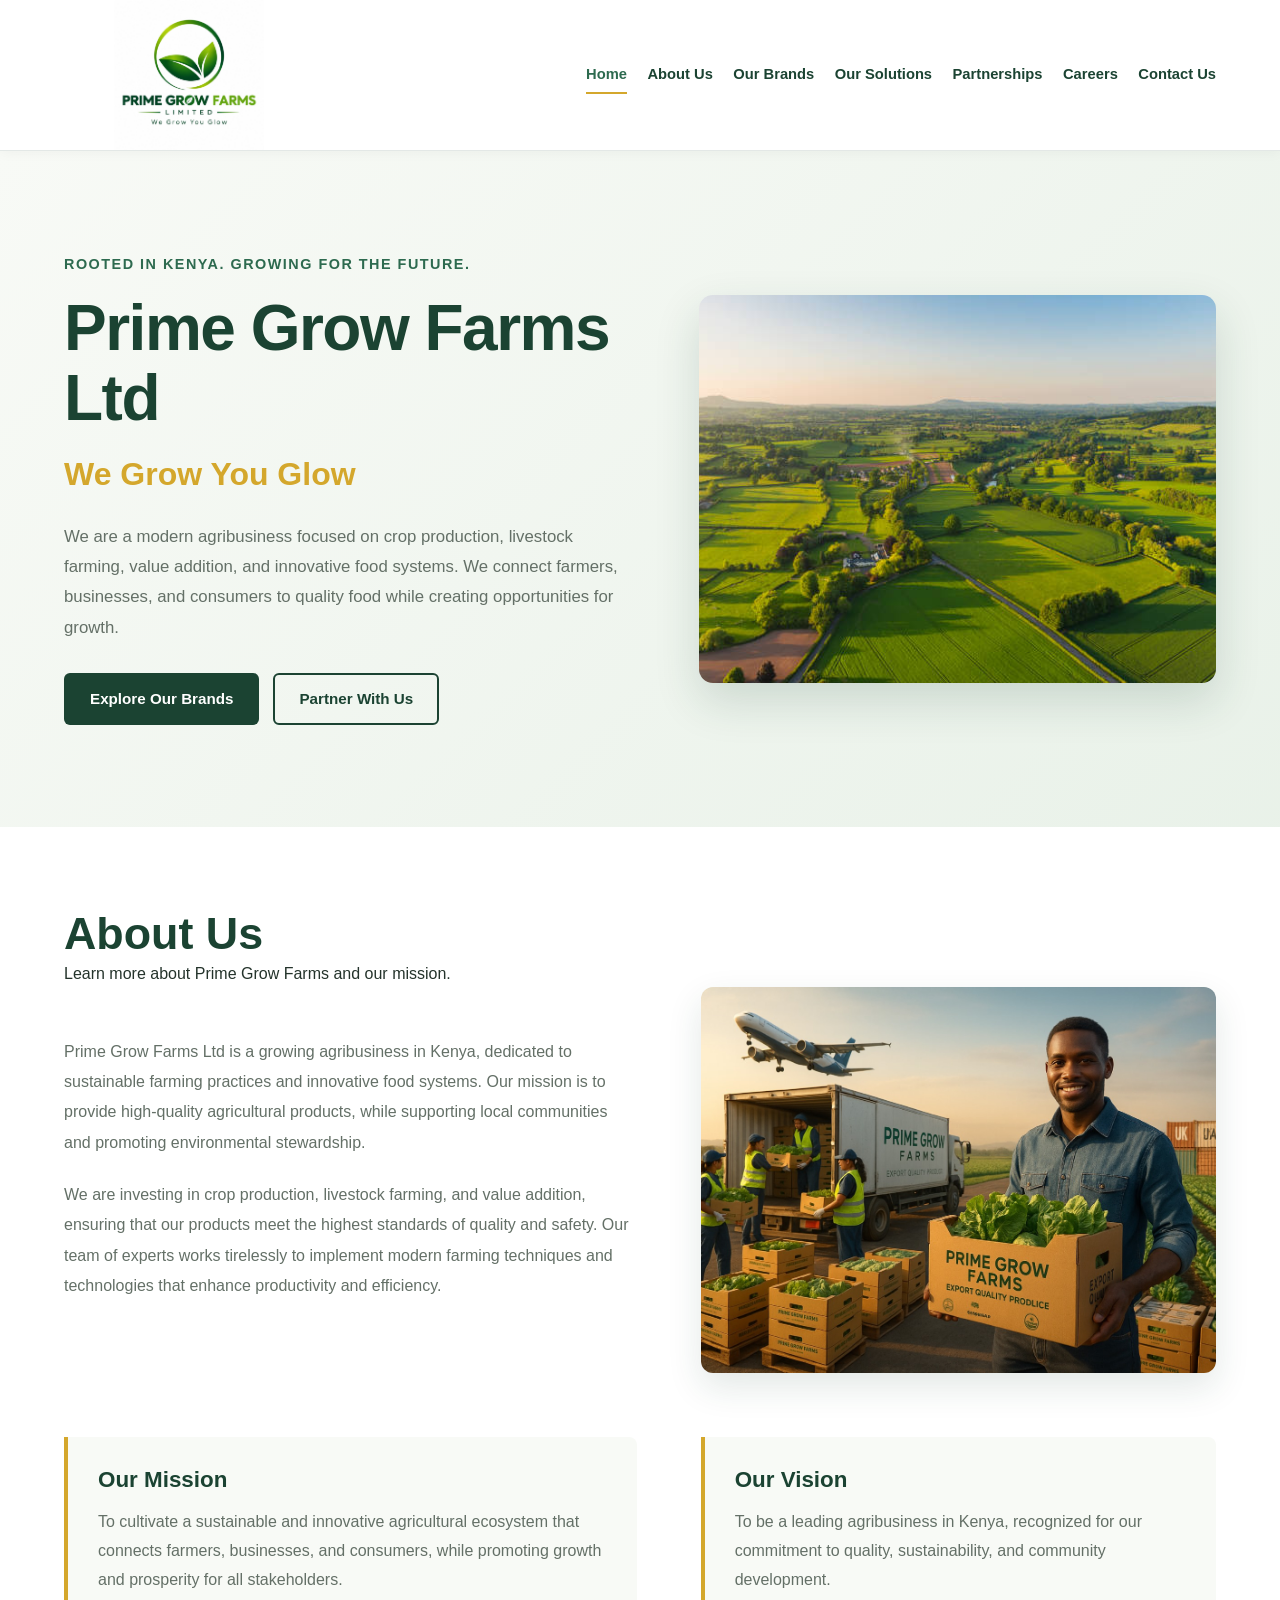
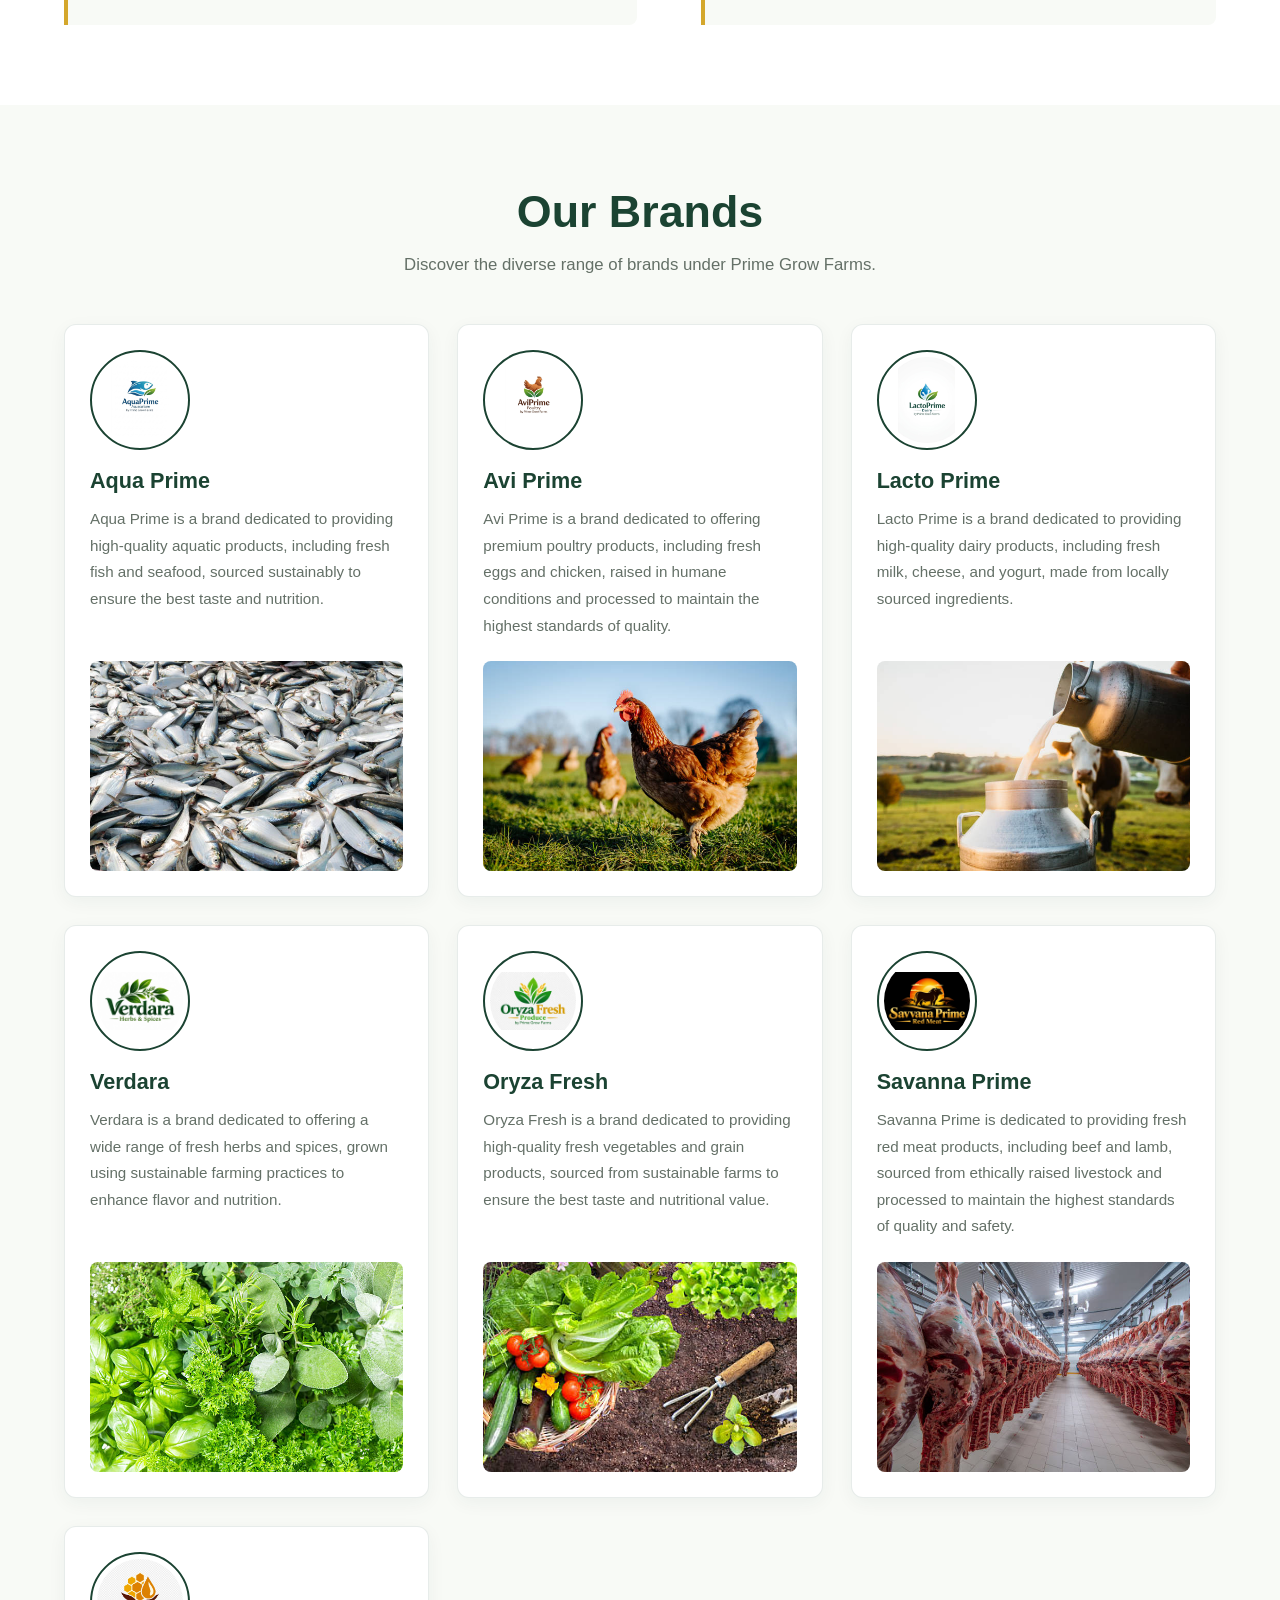
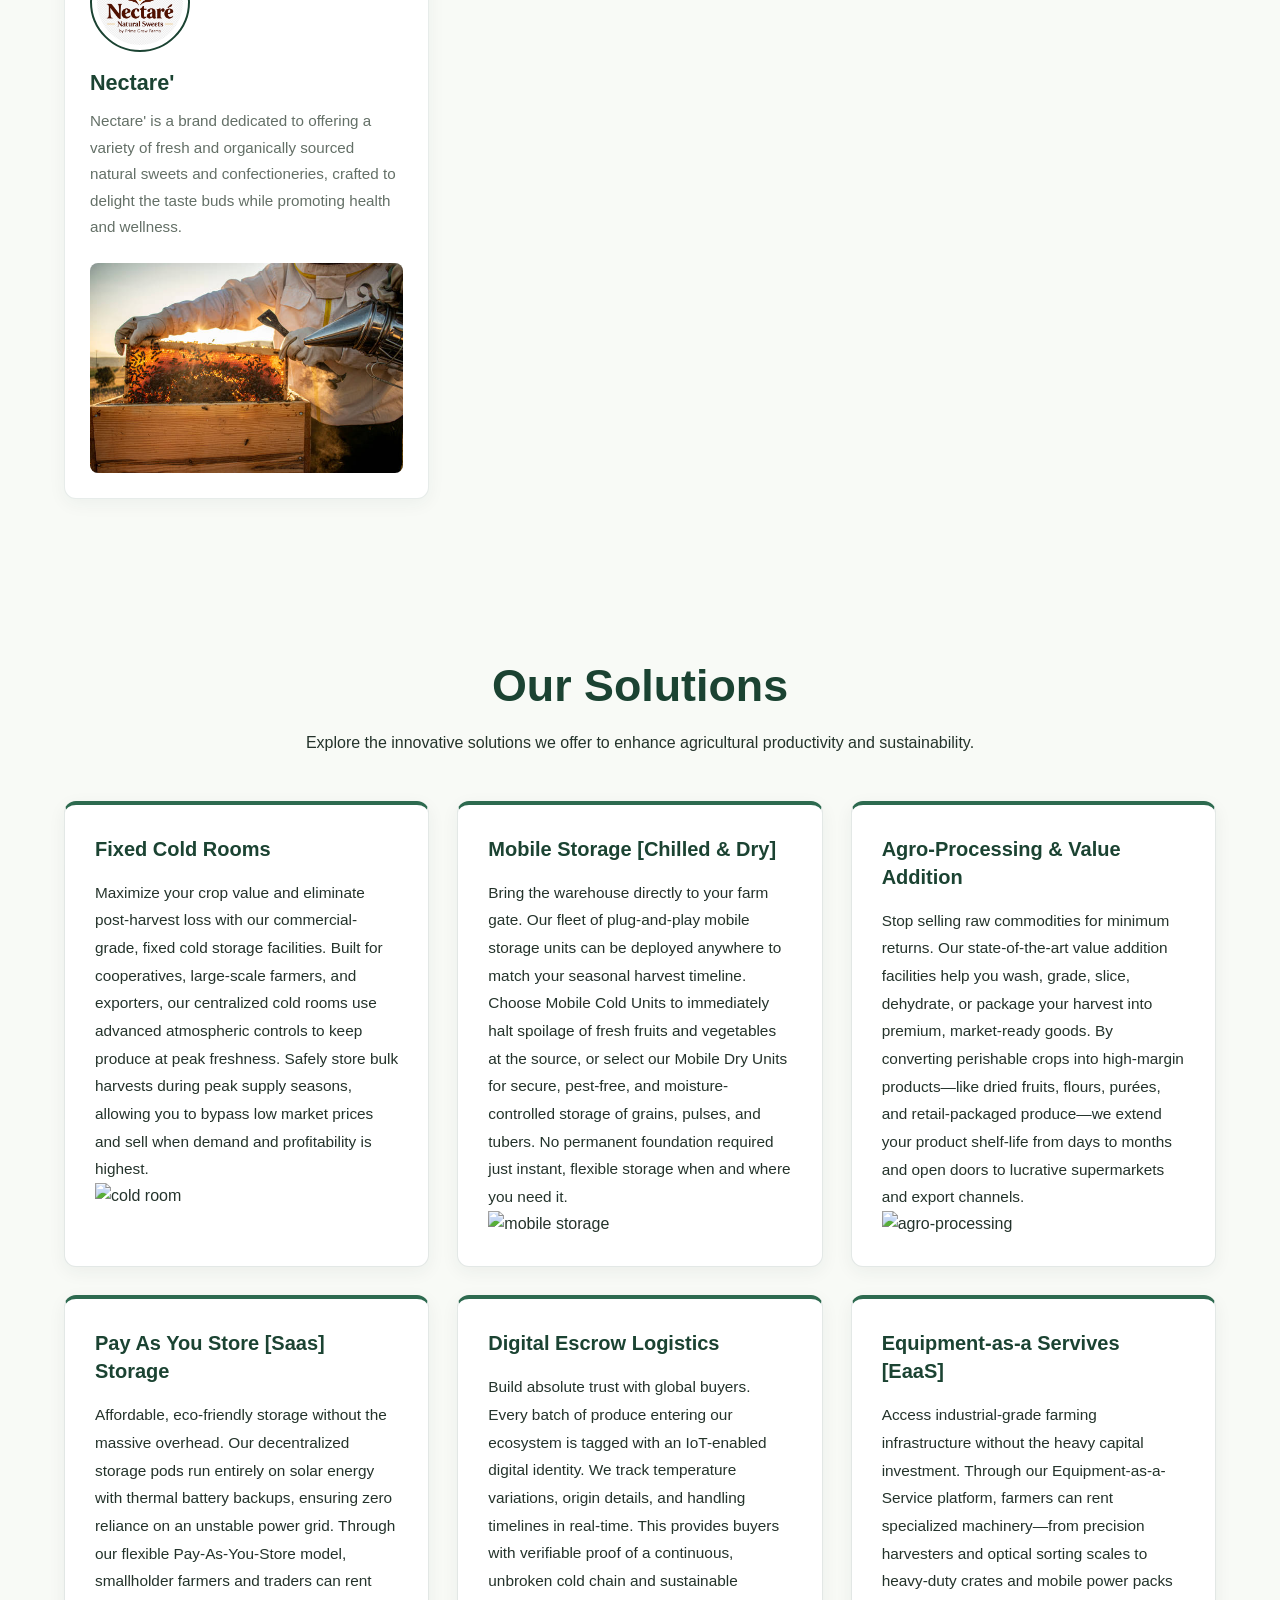
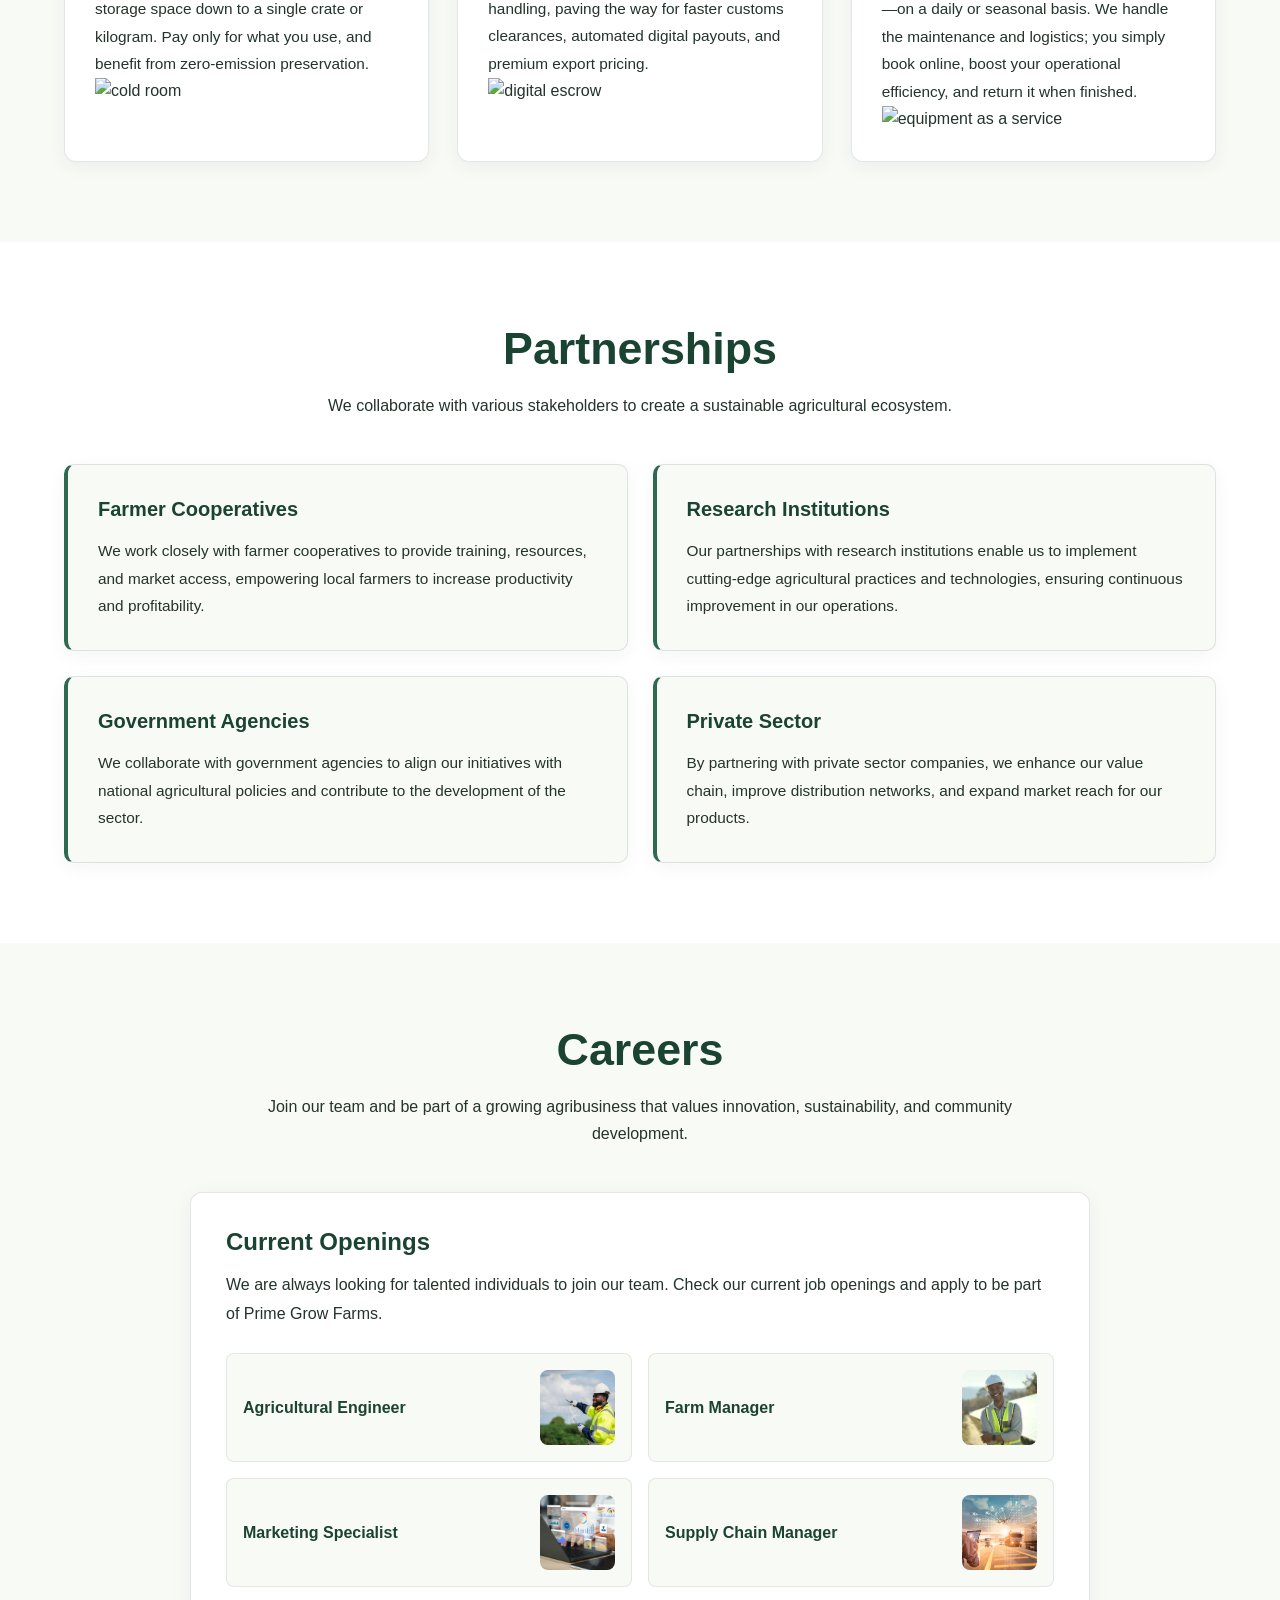
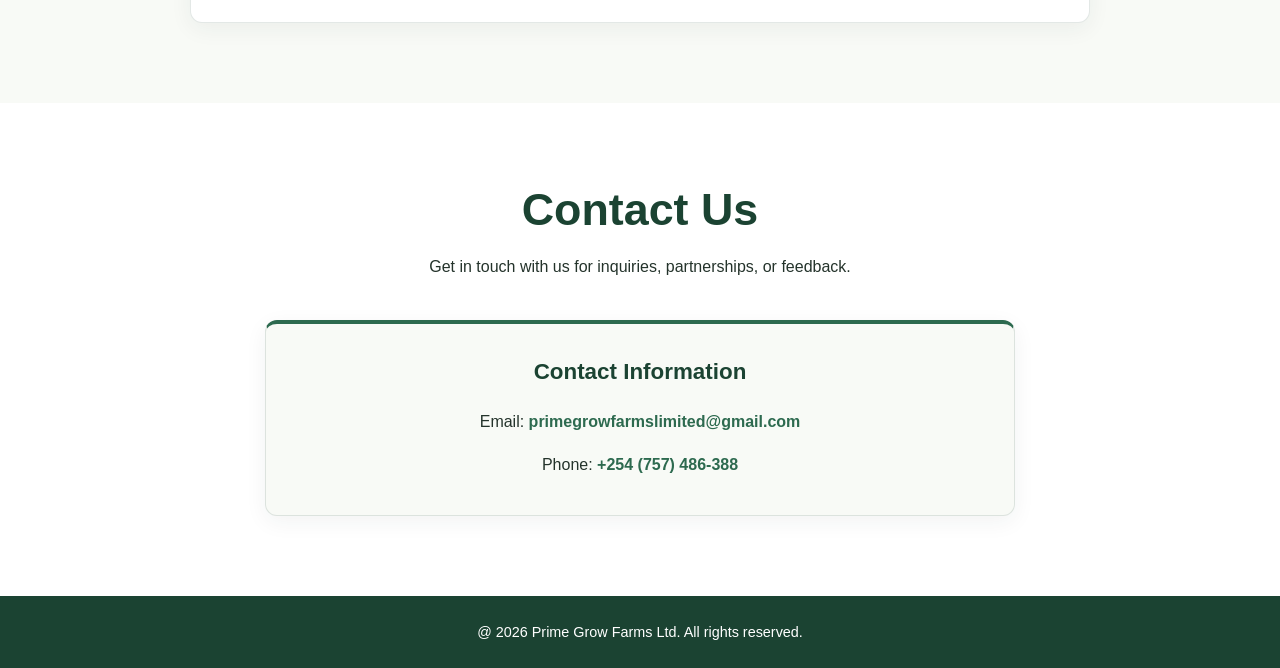
==== commit 560e16bc: "updated html - solutions section" ====
--- a/index.html
+++ b/index.html
@@ -4,7 +4,7 @@
     <meta charset="UTF-8">
     <meta name="viewport" content="width=device-width, initial-scale=1.0">
     <title>Prime Grow Farms</title>
-    <link rel="stylesheet" href="primegrow.css">   
+    <link rel="stylesheet" href="styles.css">   
 </head>
 <body>
 
@@ -299,6 +299,8 @@
                     allowing you to bypass low market prices and sell when demand and profitability is 
                     highest.
                 </p>
+                <img src="./images/Organized Cold Room Produce Aisle-7.png" 
+                     alt="cold room">
             </div>
             <div class="solution">
                 <h3>Mobile Storage [Chilled & Dry]</h3>
@@ -309,6 +311,8 @@
                    moisture-controlled storage of grains, pulses, and tubers. No permanent 
                    foundation required just instant, flexible storage when and where you need it.
                 </p>
+                <img src="./images/Sunset Harvest Truck at the Farm-2.png" 
+                     alt="mobile storage">
             </div>
             <div class="solution">
                 <h3>Agro-Processing & Value Addition</h3>
@@ -319,6 +323,8 @@
                  your product shelf-life from days to months and open doors to lucrative supermarkets
                   and export channels.
                 </p>
+                <img src="./images/Modern Fruit Processing Factory-3.png" 
+                     alt="agro-processing">
             </div>
             <div class="solution">
                 <h3>Pay As You Store [Saas] Storage</h3>
@@ -329,6 +335,8 @@
                     crate or kilogram. Pay only for what you use, and benefit from zero-emission 
                     preservation.
                 </p>
+                <img src="./images/Solar-Powered Farm Storage and Harvest Helpers-4.png" 
+                     alt="cold room">
             </div>
             <div class="solution">
                 <h3>Digital Escrow Logistics</h3>
@@ -339,6 +347,8 @@
                  handling, paving the way for faster customs clearances, automated digital payouts, 
                  and premium export pricing.
                 </p>
+                <img src="./images/Smart Produce Distribution Dashboard-5.png" 
+                     alt="digital escrow">
             </div>
             <div class="solution">
                 <h3>Equipment-as-a Servives [EaaS] </h3>
@@ -349,6 +359,8 @@
                  logistics; you simply book online, boost your operational efficiency, and return it 
                  when finished.
                 </p>
+                <img src="./images/Modern Farm Machinery in Sunny Fields-6.png" 
+                     alt="equipment as a service">
            </div>
         </div>
     </section>
@@ -440,6 +452,6 @@
 </main>
                 
 
-    <script src="primegrow.js"></script>
+    <script src="scripts.js"></script>
 </body>
 </html>
--- a/styles.css
+++ b/styles.css
@@ -0,0 +1,1181 @@
+
+
+/* 1. Reset and box sizing */
+*,
+*::before,
+*::after {
+    box-sizing: border-box;
+    margin: 0;
+    padding: 0;
+}
+
+/* 2. Brand colors and reusable values */
+:root {
+    --color-primary: #1B4332;
+    --color-secondary: #2D6A4F;
+    --color-accent: #D4A72C;
+
+    --color-background: #F8FAF6;
+    --color-white: #FFFFFF;
+    --color-text: #24332B;
+    --color-muted: #647067;
+
+    --font-body: Arial, Helvetica, sans-serif;
+
+    --container-width: 1200px;
+    --section-spacing: 80px;
+}
+
+/* 3. Base document styles */
+html {
+    scroll-behavior: smooth;
+    scroll-padding-top: 90px;
+}
+
+body {
+    font-family: var(--font-body);
+    font-size: 16px;
+    line-height: 1.6;
+    color: var(--color-text);
+    background-color: var(--color-background);
+}
+
+/* 4. Images and links */
+img {
+    display: block;
+    max-width: 100%;
+    height: auto;
+}
+
+a {
+    color: inherit;
+    text-decoration: none;
+}
+
+/* 5. Form controls inherit the site font */
+button,
+input,
+textarea,
+select {
+    font: inherit;
+}
+
+/* 6. Reusable content container */
+.container {
+    width: min(90%, var(--container-width));
+    margin-inline: auto;
+}
+
+/* 7. Consistent section spacing */
+section {
+    padding-block: var(--section-spacing);
+}
+
+/* 8. Basic heading styles */
+h1,
+h2,
+h3,
+h4 {
+    line-height: 1.2;
+    color: var(--color-primary);
+}
+
+h1 {
+    font-size: clamp(2.2rem, 5vw, 4rem);
+}
+
+h2 {
+    font-size: clamp(1.8rem, 3.5vw, 2.8rem);
+}
+
+h3 {
+    font-size: 1.4rem;
+}
+
+/* 9. Paragraph spacing */
+p {
+    margin-bottom: 1rem;
+}
+
+p:last-child {
+    margin-bottom: 0;
+}
+
+/* 10. Keyboard accessibility */
+a:focus-visible,
+button:focus-visible,
+input:focus-visible,
+textarea:focus-visible,
+select:focus-visible {
+    outline: 3px solid var(--color-accent);
+    outline-offset: 3px;
+}
+
+
+/*HEADER AND NAVIGATION */
+
+
+.site-header {
+    position: sticky;
+    top: 0;
+    z-index: 1000;
+    width: 100%;
+    background-color: var(--color-white);
+    border-bottom: 1px solid rgba(27, 67, 50, 0.12);
+    box-shadow: 0 2px 12px rgba(0, 0, 0, 0.04);
+}
+
+.header-container {
+    display: flex;
+    align-items: center;
+    justify-content: space-between;
+    gap: 30px;
+    min-height: 90px;
+}
+
+/* Company logo */
+.brand-logo {
+    display: inline-flex;
+    align-items: center;
+    flex-shrink: 0;
+}
+
+.brand-logo img {
+    display: block;
+    width: 250px;
+    max-height: 150px;
+    object-fit: contain;
+}
+
+/* Navigation layout */
+.primary-navigation ul {
+    display: flex;
+    align-items: center;
+    justify-content: flex-end;
+    gap: clamp(12px, 1.6vw, 24px);
+    list-style: none;
+}
+
+.primary-navigation a {
+    position: relative;
+    display: inline-block;
+    padding: 10px 0;
+    color: var(--color-primary);
+    font-size: 0.92rem;
+    font-weight: 600;
+    white-space: nowrap;
+    transition: color 0.25s ease;
+}
+
+/* Animated underline */
+.primary-navigation a::after {
+    content: "";
+    position: absolute;
+    right: 0;
+    bottom: 3px;
+    left: 0;
+    height: 2px;
+    background-color: var(--color-accent);
+    transform: scaleX(0);
+    transform-origin: left;
+    transition: transform 0.25s ease;
+}
+
+.primary-navigation a:hover,
+.primary-navigation a:focus-visible {
+    color: var(--color-secondary);
+}
+
+.primary-navigation a:hover::after,
+.primary-navigation a:focus-visible::after,
+.primary-navigation a[aria-current="page"]::after {
+    transform: scaleX(1);
+}
+
+.primary-navigation a[aria-current="page"] {
+    color: var(--color-secondary);
+}
+
+/* Tablet and smaller screens */
+@media (max-width: 1000px) {
+    .header-container {
+        gap: 20px;
+    }
+
+    .brand-logo img {
+        width: 120px;
+    }
+
+    .primary-navigation ul {
+        gap: 12px;
+    }
+
+    .primary-navigation a {
+        font-size: 0.82rem;
+    }
+}
+
+/* Mobile navigation: allow horizontal scrolling for now */
+@media (max-width: 760px) {
+    .header-container {
+        flex-direction: column;
+        align-items: flex-start;
+        gap: 8px;
+        padding-block: 12px;
+    }
+
+    .brand-logo img {
+        width: 130px;
+    }
+
+    .primary-navigation {
+        width: 100%;
+        overflow-x: auto;
+        scrollbar-width: thin;
+    }
+
+    .primary-navigation ul {
+        width: max-content;
+        justify-content: flex-start;
+        gap: 20px;
+        padding-bottom: 5px;
+    }
+
+    .primary-navigation a {
+        font-size: 0.88rem;
+    }
+}
+
+/* Respect reduced-motion preferences */
+@media (prefers-reduced-motion: reduce) {
+    .primary-navigation a,
+    .primary-navigation a::after {
+        transition: none;
+    }
+}
+
+
+/*HERO SECTION */
+
+
+.hero-section {
+    position: relative;
+    overflow: hidden;
+    padding-block: clamp(60px, 8vw, 110px);
+    background:
+        linear-gradient(
+            135deg,
+            rgba(248, 250, 246, 1) 0%,
+            rgba(232, 241, 232, 0.95) 100%
+        );
+}
+
+.hero-container {
+    display: grid;
+    grid-template-columns: 1.05fr 0.95fr;
+    align-items: center;
+    gap: clamp(35px, 5vw, 70px);
+}
+
+/* Hero text */
+.hero-content {
+    max-width: 620px;
+}
+
+.hero-eyebrow {
+    margin-bottom: 18px;
+    color: var(--color-secondary);
+    font-size: 0.9rem;
+    font-weight: 700;
+    letter-spacing: 1.5px;
+    text-transform: uppercase;
+}
+
+.hero-content h1 {
+    margin-bottom: 16px;
+    font-size: clamp(2.5rem, 5vw, 4.5rem);
+    font-weight: 800;
+    letter-spacing: -1.5px;
+    line-height: 1.08;
+}
+
+.hero-tagline {
+    margin-bottom: 22px;
+    color: var(--color-accent);
+    font-size: clamp(1.5rem, 2.5vw, 2rem);
+    font-weight: 700;
+}
+
+.hero-description {
+    max-width: 560px;
+    margin-bottom: 30px;
+    color: var(--color-muted);
+    font-size: 1.05rem;
+    line-height: 1.8;
+}
+
+/* Call-to-action buttons */
+.hero-actions {
+    display: flex;
+    flex-wrap: wrap;
+    align-items: center;
+    gap: 14px;
+}
+
+.btn {
+    display: inline-flex;
+    align-items: center;
+    justify-content: center;
+    min-height: 48px;
+    padding: 12px 24px;
+    border: 2px solid transparent;
+    border-radius: 6px;
+    font-size: 0.95rem;
+    font-weight: 700;
+    text-align: center;
+    transition:
+        background-color 0.25s ease,
+        color 0.25s ease,
+        border-color 0.25s ease,
+        transform 0.25s ease;
+}
+
+.btn:hover {
+    transform: translateY(-2px);
+}
+
+.btn-primary {
+    background-color: var(--color-primary);
+    color: var(--color-white);
+}
+
+.btn-primary:hover {
+    background-color: var(--color-secondary);
+}
+
+.btn-secondary {
+    border-color: var(--color-primary);
+    background-color: transparent;
+    color: var(--color-primary);
+}
+
+.btn-secondary:hover {
+    background-color: var(--color-primary);
+    color: var(--color-white);
+}
+
+/* Hero image */
+.hero-image {
+    width: 100%;
+    min-width: 0;
+}
+
+.hero-image img {
+    width: 100%;
+    aspect-ratio: 4 / 3;
+    object-fit: cover;
+    border-radius: 14px;
+    box-shadow: 0 18px 45px rgba(27, 67, 50, 0.16);
+}
+
+/* Tablet layout */
+@media (max-width: 900px) {
+    .hero-container {
+        grid-template-columns: 1fr 1fr;
+        gap: 30px;
+    }
+
+    .hero-content h1 {
+        letter-spacing: -0.8px;
+    }
+
+    .hero-description {
+        font-size: 1rem;
+    }
+}
+
+/* Mobile layout */
+@media (max-width: 700px) {
+    .hero-section {
+        padding-block: 55px;
+    }
+
+    .hero-container {
+        grid-template-columns: 1fr;
+        gap: 35px;
+    }
+
+    .hero-content {
+        max-width: none;
+    }
+
+    .hero-content h1 {
+        font-size: clamp(2.4rem, 10vw, 3.5rem);
+    }
+
+    .hero-image img {
+        aspect-ratio: 4 / 3;
+    }
+
+    .hero-actions {
+        align-items: stretch;
+    }
+
+    .hero-actions .btn {
+        flex: 1 1 200px;
+    }
+}
+
+/* Respect reduced-motion preferences */
+@media (prefers-reduced-motion: reduce) {
+    .btn {
+        transition: none;
+    }
+
+    .btn:hover {
+        transform: none;
+    }
+}
+
+
+/*ABOUT US SECTION*/
+
+.about-section {
+    background-color: var(--color-white);
+}
+
+.about-heading {
+    margin-bottom: 45px;
+    text-align: center;
+}
+
+.about-heading h2 {
+    margin-bottom: 14px;
+}
+
+.about-heading > p {
+    max-width: 650px;
+    margin-inline: auto;
+    color: var(--color-muted);
+    font-size: 1.05rem;
+}
+
+/* Main text and image layout */
+.about-content {
+    display: grid;
+    grid-template-columns: 1fr 0.9fr;
+    align-items: center;
+    gap: clamp(35px, 5vw, 65px);
+}
+
+.about-text p {
+    margin-bottom: 22px;
+    color: var(--color-muted);
+    line-height: 1.9;
+}
+
+.about-image {
+    min-width: 0;
+}
+
+.about-image img {
+    width: 100%;
+    aspect-ratio: 4 / 3;
+    object-fit: cover;
+    border-radius: 12px;
+    box-shadow: 0 14px 35px rgba(27, 67, 50, 0.12);
+}
+
+/* Mission and vision cards */
+.about-highlights {
+    display: grid;
+    grid-template-columns: repeat(2, minmax(0, 1fr));
+    gap: 25px;
+    margin-top: 55px;
+}
+
+.mission-content,
+.vision-content {
+    padding: 30px;
+    border-left: 4px solid var(--color-accent);
+    border-radius: 0 8px 8px 0;
+    background-color: var(--color-background);
+}
+
+.mission-content h3,
+.vision-content h3 {
+    margin-bottom: 14px;
+    color: var(--color-primary);
+}
+
+.mission-content p,
+.vision-content p {
+    color: var(--color-muted);
+    line-height: 1.8;
+}
+
+/* Tablet and mobile */
+@media (max-width: 760px) {
+    .about-heading {
+        margin-bottom: 30px;
+    }
+
+    .about-content {
+        grid-template-columns: 1fr;
+        gap: 25px;
+    }
+
+    .about-highlights {
+        grid-template-columns: 1fr;
+        gap: 18px;
+        margin-top: 35px;
+    }
+
+    .mission-content,
+    .vision-content {
+        padding: 24px;
+    }
+}
+
+
+/* OUR BRANDS SECTION */
+
+.brands-section {
+    background-color: var(--color-background);
+}
+
+.brands-heading {
+    max-width: 700px;
+    margin: 0 auto 45px;
+    text-align: center;
+}
+
+.brands-heading h2 {
+    margin-bottom: 14px;
+}
+
+.brands-heading p {
+    color: var(--color-muted);
+    font-size: 1.05rem;
+}
+
+/* Responsive card grid */
+.brands-content {
+    display: grid;
+    grid-template-columns: repeat(3, minmax(0, 1fr));
+    align-items: stretch;
+    gap: 28px;
+}
+
+/* Individual brand card */
+.brand-card {
+    display: flex;
+    flex-direction: column;
+    min-width: 0;
+    padding: 25px;
+    overflow: hidden;
+    border: 1px solid rgba(27, 67, 50, 0.1);
+    border-radius: 12px;
+    background-color: var(--color-white);
+    box-shadow: 0 5px 18px rgba(27, 67, 50, 0.05);
+    transition:
+        transform 0.25s ease,
+        box-shadow 0.25s ease;
+}
+
+.brand-card:hover {
+    transform: translateY(-5px);
+    box-shadow: 0 14px 30px rgba(27, 67, 50, 0.12);
+}
+
+/* Circular brand logos */
+.brand-logo-image {
+    width: 100px;
+    height: 100px;
+    margin-bottom: 18px;
+    object-fit: contain;
+    object-position: center;
+    border-radius: 50%;
+    border: 2px solid var(--color-primary);
+    padding: 5px;
+    background-color: var(--color-white);
+}
+
+/* Brand name */
+.brand-card h3 {
+    margin-bottom: 12px;
+    font-size: 1.35rem;
+}
+
+/* Brand description */
+.brand-card p {
+    margin-bottom: 22px;
+    color: var(--color-muted);
+    font-size: 0.95rem;
+    line-height: 1.75;
+}
+
+/* Product image */
+.brand-product-image {
+    width: 100%;
+    height: 210px;
+    margin-top: auto;
+    object-fit: cover;
+    border-radius: 8px;
+}
+
+/* Tablet */
+@media (max-width: 950px) {
+    .brands-content {
+        grid-template-columns: repeat(2, minmax(0, 1fr));
+        gap: 22px;
+    }
+}
+
+/* Mobile */
+@media (max-width: 600px) {
+    .brands-heading {
+        margin-bottom: 30px;
+    }
+
+    .brands-content {
+        grid-template-columns: 1fr;
+        gap: 20px;
+    }
+
+    .brand-card {
+        padding: 22px;
+    }
+
+    .brand-product-image {
+        height: 230px;
+    }
+}
+
+/* Respect reduced-motion preferences */
+@media (prefers-reduced-motion: reduce) {
+    .brand-card {
+        transition: none;
+    }
+
+    .brand-card:hover {
+        transform: none;
+    }
+}
+
+
+/*OUR SOLUTIONS SECTION */
+
+.solutions-section {
+    background-color: var(--color-background);
+    padding: 80px 0;
+}
+
+.solutions-section > .container:first-child {
+    text-align: center;
+    max-width: 800px;
+    margin: 0 auto 45px;
+}
+
+.solutions-section h2 {
+    color: var(--color-primary);
+    margin-bottom: 16px;
+}
+
+.solutions-section > .container:first-child p {
+    color: var(--color-text);
+    line-height: 1.7;
+}
+
+/* Solutions Grid */
+
+.solutions-content {
+    display: grid;
+    grid-template-columns: repeat(3, minmax(0, 1fr));
+    gap: 28px;
+}
+
+/* Individual Solution Cards */
+
+.solution {
+    background-color: #FFFFFF;
+    padding: 30px;
+    border-radius: 12px;
+    border: 1px solid rgba(27, 67, 50, 0.12);
+    border-top: 4px solid var(--color-secondary);
+    box-shadow: 0 5px 18px rgba(36, 51, 43, 0.06);
+    transition: transform 0.3s ease, box-shadow 0.3s ease;
+}
+
+.solution h3 {
+    color: var(--color-primary);
+    font-size: 1.25rem;
+    line-height: 1.4;
+    margin-bottom: 16px;
+}
+
+.solution p {
+    color: var(--color-text);
+    font-size: 0.96rem;
+    line-height: 1.8;
+    margin: 0;
+}
+
+/* Hover Effect */
+
+.solution:hover {
+    transform: translateY(-6px);
+    box-shadow: 0 12px 28px rgba(36, 51, 43, 0.12);
+    border-top-color: var(--color-gold);
+}
+
+/* Tablet Layout */
+
+@media (max-width: 992px) {
+    .solutions-content {
+        grid-template-columns: repeat(2, minmax(0, 1fr));
+        gap: 22px;
+    }
+
+    .solution {
+        padding: 26px;
+    }
+}
+
+/* Mobile Layout */
+
+@media (max-width: 600px) {
+    .solutions-section {
+        padding: 55px 0;
+    }
+
+    .solutions-section > .container:first-child {
+        margin-bottom: 30px;
+        padding: 0 20px;
+    }
+
+    .solutions-content {
+        grid-template-columns: 1fr;
+        gap: 20px;
+    }
+
+    .solution {
+        padding: 24px;
+    }
+
+    .solution h3 {
+        font-size: 1.15rem;
+    }
+
+    .solution p {
+        font-size: 0.94rem;
+        line-height: 1.75;
+    }
+}
+
+
+/* =========================
+   PARTNERSHIPS SECTION
+========================= */
+
+.partnerships-section {
+    background-color: #FFFFFF;
+    padding: 80px 0;
+}
+
+/* Section Heading */
+
+.partnerships-section > .container:first-child {
+    max-width: 800px;
+    margin: 0 auto 45px;
+    text-align: center;
+}
+
+.partnerships-section h2 {
+    color: var(--color-primary);
+    margin-bottom: 16px;
+}
+
+.partnerships-section > .container:first-child p {
+    color: var(--color-text);
+    line-height: 1.7;
+}
+
+/* Partnerships Grid */
+
+.partnerships-content {
+    display: grid;
+    grid-template-columns: repeat(2, minmax(0, 1fr));
+    gap: 25px;
+}
+
+/* Individual Partnership Cards */
+
+.partnership {
+    padding: 30px;
+    background-color: var(--color-background);
+    border: 1px solid rgba(27, 67, 50, 0.12);
+    border-left: 4px solid var(--color-secondary);
+    border-radius: 10px;
+    box-shadow: 0 5px 18px rgba(36, 51, 43, 0.05);
+    transition: transform 0.3s ease,
+                box-shadow 0.3s ease,
+                border-color 0.3s ease;
+}
+
+.partnership h3 {
+    color: var(--color-primary);
+    font-size: 1.25rem;
+    line-height: 1.4;
+    margin-bottom: 14px;
+}
+
+.partnership p {
+    color: var(--color-text);
+    font-size: 0.96rem;
+    line-height: 1.8;
+    margin: 0;
+}
+
+/* Hover Effect */
+
+.partnership:hover {
+    transform: translateY(-5px);
+    border-left-color: var(--color-gold);
+    box-shadow: 0 10px 25px rgba(36, 51, 43, 0.1);
+}
+
+/* Tablet and Mobile */
+
+@media (max-width: 768px) {
+    .partnerships-section {
+        padding: 60px 0;
+    }
+
+    .partnerships-section > .container:first-child {
+        margin-bottom: 30px;
+        padding: 0 20px;
+    }
+
+    .partnerships-content {
+        grid-template-columns: 1fr;
+        gap: 20px;
+    }
+
+    .partnership {
+        padding: 25px;
+    }
+}
+
+@media (prefers-reduced-motion: reduce) {
+    .partnership {
+        transition: none;
+    }
+
+    .partnership:hover {
+        transform: none;
+    }
+}
+
+
+/* =========================
+   CAREERS SECTION
+========================= */
+
+.careers-section {
+    background-color: var(--color-background);
+    padding: 80px 0;
+}
+
+/* Section Heading */
+
+.careers-section > .container:first-child {
+    max-width: 800px;
+    margin: 0 auto 45px;
+    text-align: center;
+}
+
+.careers-section h2 {
+    color: var(--color-primary);
+    margin-bottom: 16px;
+}
+
+.careers-section > .container:first-child p {
+    color: var(--color-text);
+    line-height: 1.7;
+}
+
+/* Careers Content */
+
+.careers-content {
+    max-width: 900px;
+}
+
+.career-opportunity {
+    background-color: #FFFFFF;
+    padding: 35px;
+    border: 1px solid rgba(27, 67, 50, 0.12);
+    border-radius: 12px;
+    box-shadow: 0 6px 22px rgba(36, 51, 43, 0.06);
+}
+
+.career-opportunity h3 {
+    color: var(--color-primary);
+    font-size: 1.5rem;
+    margin-bottom: 14px;
+}
+
+.career-opportunity > p {
+    color: var(--color-text);
+    line-height: 1.8;
+    margin-bottom: 25px;
+}
+
+/* Job Listings */
+
+.career-opportunity ul {
+    list-style: none;
+    padding: 0;
+    margin: 0;
+    display: grid;
+    grid-template-columns: repeat(2, minmax(0, 1fr));
+    gap: 16px;
+}
+
+.career-opportunity li {
+    display: flex;
+    align-items: center;
+    justify-content: space-between;
+    gap: 15px;
+    padding: 16px;
+    background-color: var(--color-background);
+    border: 1px solid rgba(27, 67, 50, 0.1);
+    border-radius: 8px;
+    transition: border-color 0.3s ease,
+                box-shadow 0.3s ease;
+}
+
+.career-opportunity li:hover {
+    border-color: var(--color-secondary);
+    box-shadow: 0 4px 12px rgba(36, 51, 43, 0.07);
+}
+
+.career-opportunity li a {
+    color: var(--color-primary);
+    font-weight: 600;
+    line-height: 1.5;
+    text-decoration: none;
+}
+
+.career-opportunity li a:hover {
+    color: var(--color-secondary);
+    text-decoration: underline;
+}
+
+.career-opportunity li a:focus-visible {
+    outline: 2px solid var(--color-secondary);
+    outline-offset: 4px;
+    border-radius: 2px;
+}
+
+/* Job Images */
+
+.career-opportunity li img {
+    width: 75px;
+    height: 75px;
+    flex-shrink: 0;
+    object-fit: cover;
+    border-radius: 8px;
+}
+
+/* Tablet and Mobile */
+
+@media (max-width: 768px) {
+    .careers-section {
+        padding: 60px 0;
+    }
+
+    .careers-section > .container:first-child {
+        margin-bottom: 30px;
+        padding: 0 20px;
+    }
+
+    .career-opportunity {
+        padding: 25px;
+    }
+
+    .career-opportunity ul {
+        grid-template-columns: 1fr;
+    }
+}
+
+@media (max-width: 480px) {
+    .career-opportunity {
+        padding: 20px;
+    }
+
+    .career-opportunity h3 {
+        font-size: 1.3rem;
+    }
+
+    .career-opportunity li {
+        padding: 12px;
+    }
+
+    .career-opportunity li img {
+        width: 60px;
+        height: 60px;
+    }
+}
+
+@media (prefers-reduced-motion: reduce) {
+    .career-opportunity li {
+        transition: none;
+    }
+}
+
+
+/* =========================
+   CONTACT SECTION
+========================= */
+
+.contact-section {
+    background-color: #FFFFFF;
+    padding: 80px 0;
+}
+
+/* Section Heading */
+
+.contact-section > .container:first-child {
+    max-width: 800px;
+    margin: 0 auto 40px;
+    text-align: center;
+}
+
+.contact-section h2 {
+    color: var(--color-primary);
+    margin-bottom: 16px;
+}
+
+.contact-section > .container:first-child p {
+    color: var(--color-text);
+    line-height: 1.7;
+}
+
+/* Contact Content */
+
+.contacts-content {
+    max-width: 750px;
+}
+
+.contact-info {
+    background-color: var(--color-background);
+    padding: 35px;
+    border: 1px solid rgba(27, 67, 50, 0.12);
+    border-top: 4px solid var(--color-secondary);
+    border-radius: 12px;
+    box-shadow: 0 6px 22px rgba(36, 51, 43, 0.06);
+    text-align: center;
+}
+
+.contact-info h3 {
+    color: var(--color-primary);
+    font-size: 1.4rem;
+    margin-bottom: 22px;
+}
+
+.contact-info p {
+    color: var(--color-text);
+    line-height: 1.8;
+    margin-bottom: 14px;
+    overflow-wrap: anywhere;
+}
+
+.contact-info p:last-child {
+    margin-bottom: 0;
+}
+
+/* Email Link */
+
+.contact-info a {
+    color: var(--color-secondary);
+    font-weight: 600;
+    text-decoration: none;
+    overflow-wrap: anywhere;
+    transition: color 0.3s ease;
+}
+
+.contact-info a:hover {
+    color: var(--color-primary);
+    text-decoration: underline;
+}
+
+.contact-info a:focus-visible {
+    outline: 2px solid var(--color-secondary);
+    outline-offset: 4px;
+    border-radius: 2px;
+}
+
+/* Mobile */
+
+@media (max-width: 768px) {
+    .contact-section {
+        padding: 60px 0;
+    }
+
+    .contact-section > .container:first-child {
+        margin-bottom: 30px;
+        padding: 0 20px;
+    }
+
+    .contact-info {
+        padding: 28px 22px;
+    }
+
+    .contact-info h3 {
+        font-size: 1.25rem;
+    }
+}
+
+@media (prefers-reduced-motion: reduce) {
+    .contact-info a {
+        transition: none;
+    }
+}
+
+
+/* =========================
+   SITE FOOTER
+========================= */
+
+.site-footer {
+    background-color: var(--color-primary);
+    color: #FFFFFF;
+    padding: 24px 0;
+}
+
+.footer-container {
+    display: flex;
+    justify-content: center;
+    align-items: center;
+    text-align: center;
+}
+
+.footer-container p {
+    margin: 0;
+    font-size: 0.9rem;
+    line-height: 1.7;
+    color: #FFFFFF;
+}
+
+/* Mobile */
+
+@media (max-width: 480px) {
+    .site-footer {
+        padding: 20px 15px;
+    }
+
+    .footer-container p {
+        font-size: 0.82rem;
+    }
+}
